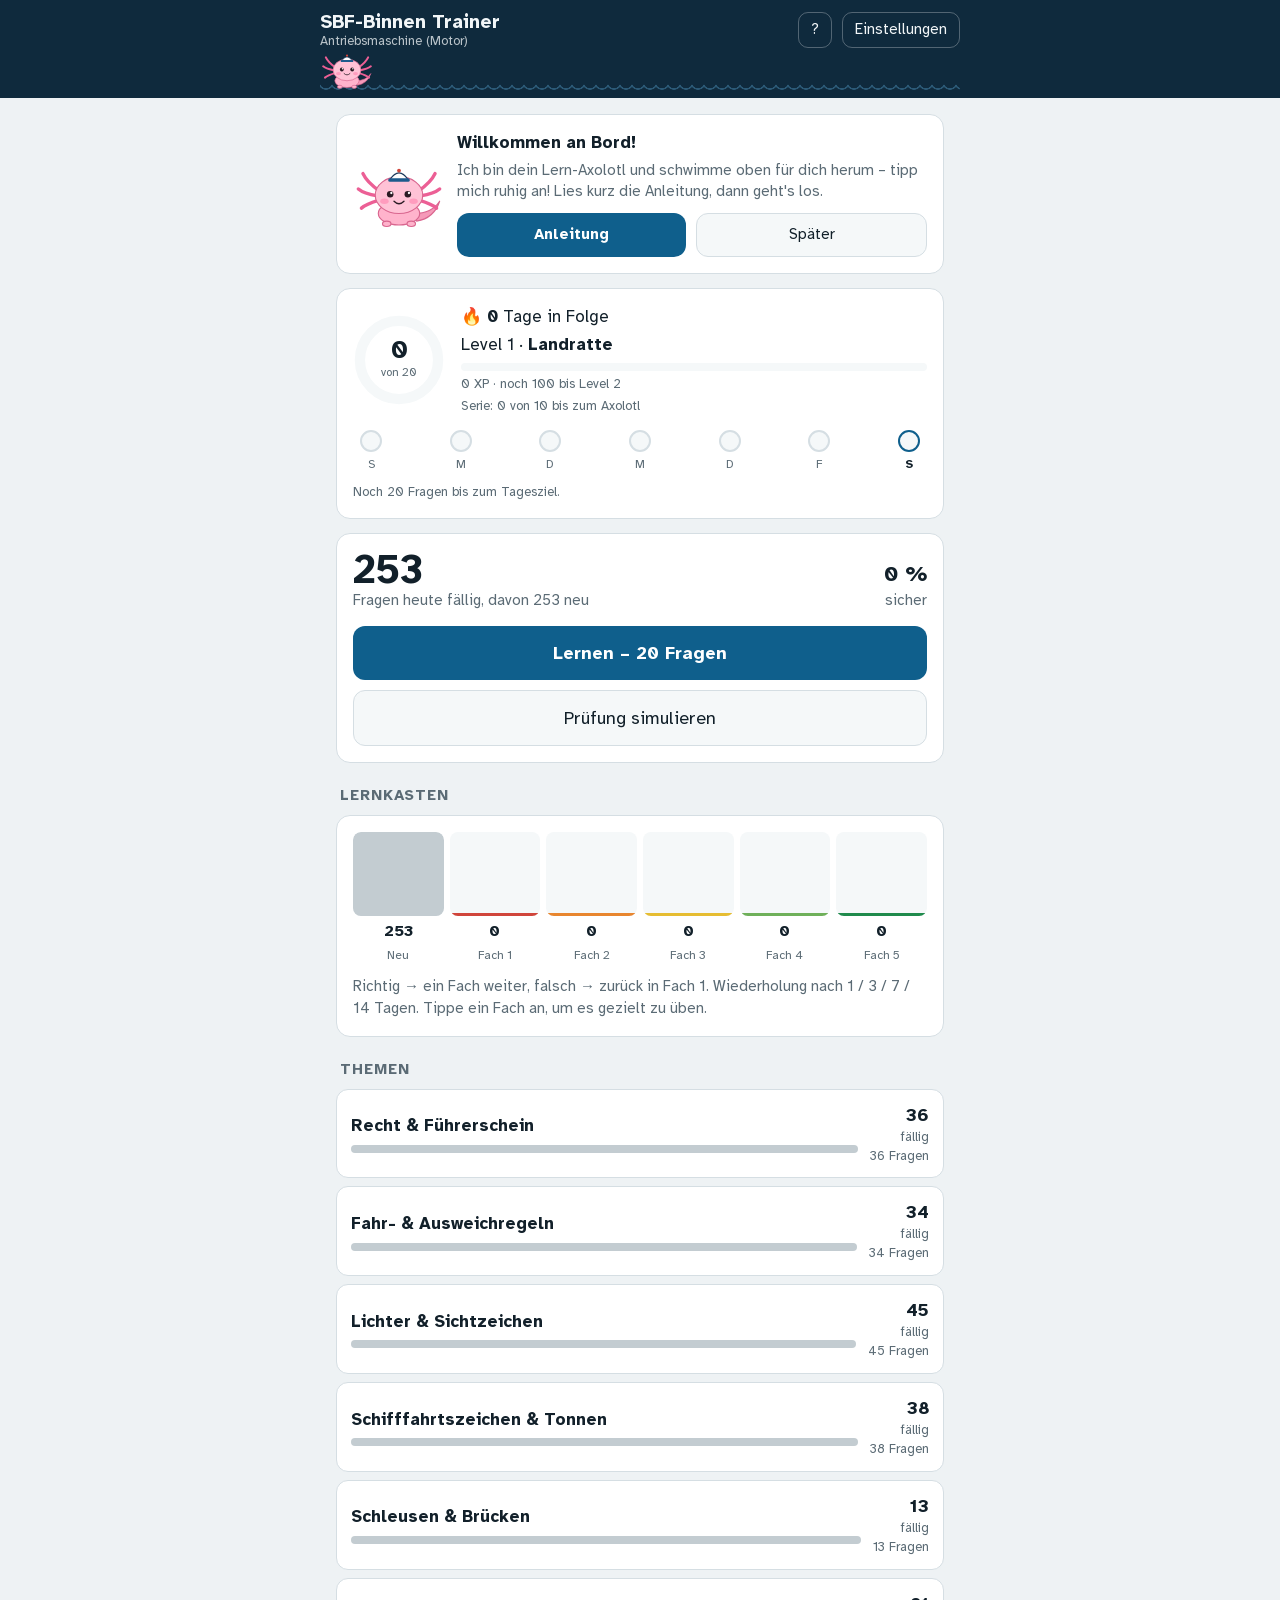
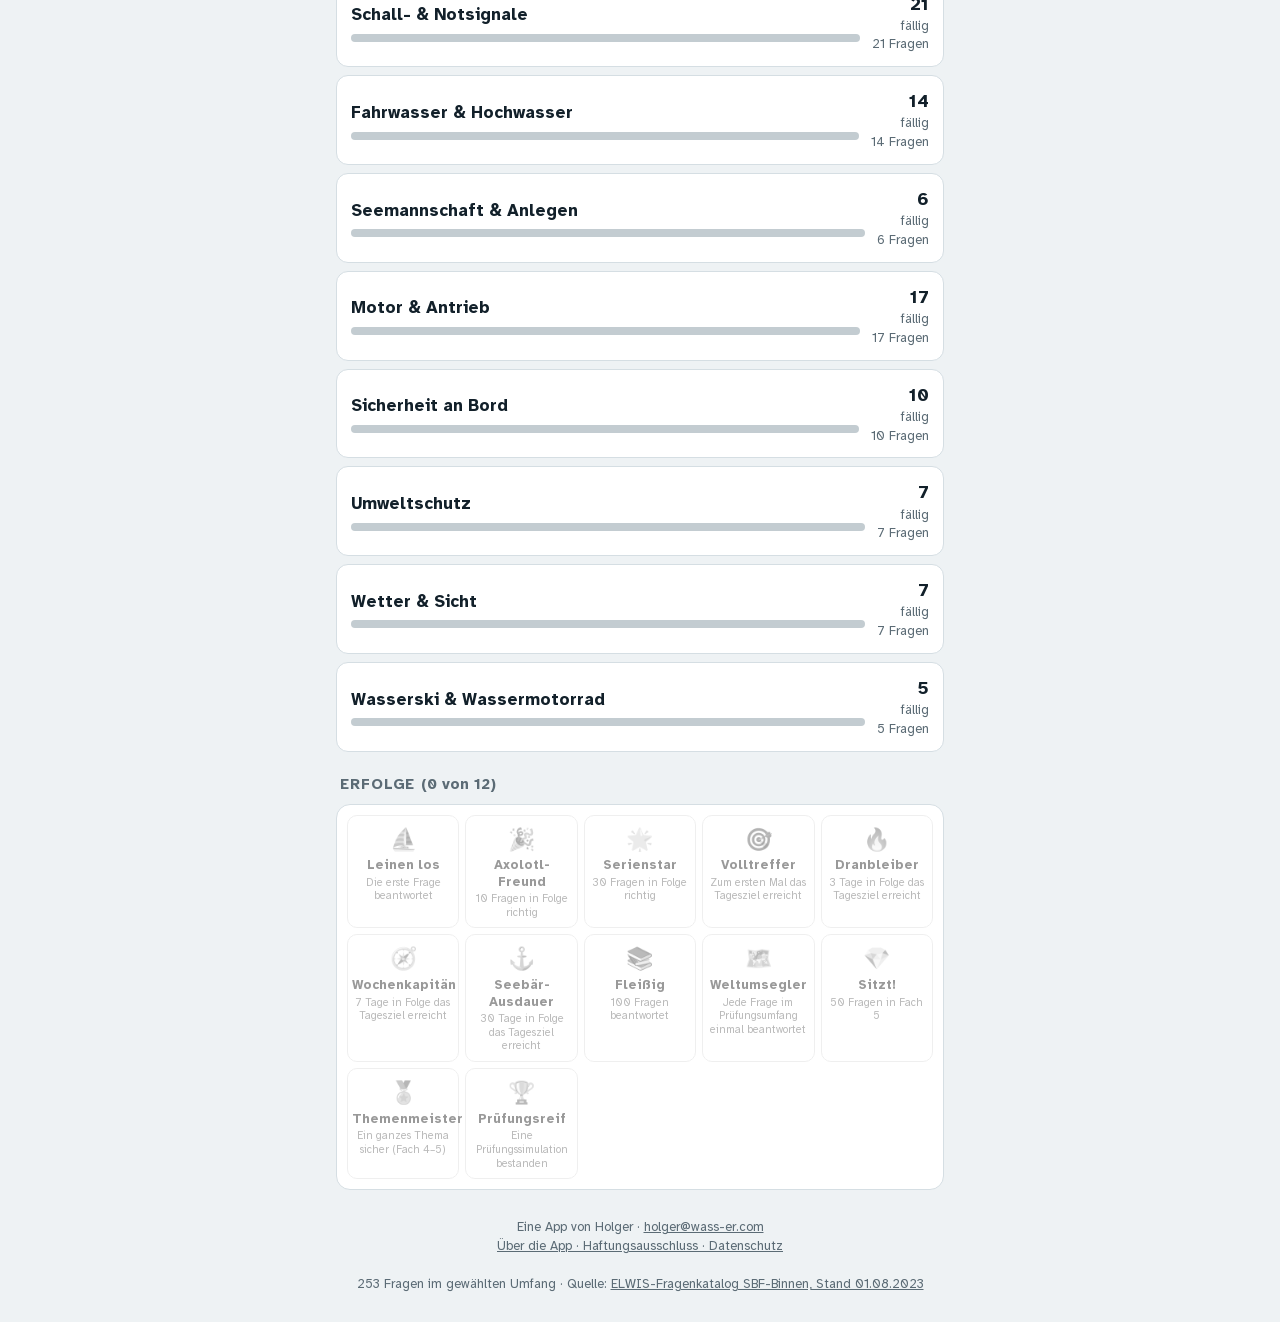
==== index.html @ c8472d92 "Add files via upload" ====
<!doctype html>
<html lang="de">
<head>
<meta charset="utf-8">
<title>SBF-Binnen Trainer</title>
<link rel="manifest" href="manifest.webmanifest">
<link rel="apple-touch-icon" href="icon-180.png">
<link rel="icon" href="icon-192.png">
<meta name="theme-color" content="#0f2a3d">
<meta name="viewport" content="width=device-width, initial-scale=1, viewport-fit=cover">
<meta name="apple-mobile-web-app-capable" content="yes">
<meta name="mobile-web-app-capable" content="yes">
<meta name="apple-mobile-web-app-title" content="SBF-Binnen">
<meta name="apple-mobile-web-app-status-bar-style" content="black-translucent">
<meta name="author" content="Holger – holger@wass-er.com">
<meta name="description" content="SBF-Binnen Trainer – alle amtlichen Prüfungsfragen mit Lernkasten lernen. Eine App von Holger.">
<link rel="stylesheet" href="schrift/schrift.css">
<style>
/* Eine schmale Spalte: oben Kopfzeile, darunter die jeweilige Ansicht.
   Farben des Lernkastens laufen von Rot (Fach 1, wackelt noch) nach Grün (Fach 5, sitzt). */
:root {
  --bg: #eef2f4;
  --panel: #ffffff;
  --panel-2: #f5f8f9;
  --ink: #12202a;
  --muted: #5b6b75;
  --line: #d5dee3;
  --accent: #0f5f8c;
  --accent-ink: #ffffff;
  --head: #0f2a3d;
  --head-ink: #f2f6f8;
  --ok: #1d7a46;
  --ok-bg: #e2f3e8;
  --bad: #b3261e;
  --bad-bg: #fbe5e3;
  --pick: #e3eef6;
  --f0: #c3ccd1;
  --f1: #d0453b;
  --f2: #e8862f;
  --f3: #e6bd32;
  --f4: #6fb05a;
  --f5: #1f8a4c;
  --plate: #ffffff;
  --body: "Atkinson Hyperlegible", -apple-system, "Helvetica Neue", Arial, sans-serif;
  --r: 14px;
}
@media (prefers-color-scheme: dark) {
  :root:not([data-theme="light"]) {
    color-scheme: dark;
    --bg: #0b141a;
    --panel: #142129;
    --panel-2: #1a2a33;
    --ink: #e8eef1;
    --muted: #93a4ad;
    --line: #26363f;
    --accent: #5fb0e0;
    --accent-ink: #06141c;
    --head: #08121a;
    --head-ink: #e8eef1;
    --ok: #5ccf8a;
    --ok-bg: #12301f;
    --bad: #ff8a80;
    --bad-bg: #3a1714;
    --pick: #1d3a4d;
    --f0: #3a4a53;
    --plate: #f4f6f7;
  }
}
:root[data-theme="dark"] {
  color-scheme: dark;
  --bg: #0b141a;
  --panel: #142129;
  --panel-2: #1a2a33;
  --ink: #e8eef1;
  --muted: #93a4ad;
  --line: #26363f;
  --accent: #5fb0e0;
  --accent-ink: #06141c;
  --head: #08121a;
  --head-ink: #e8eef1;
  --ok: #5ccf8a;
  --ok-bg: #12301f;
  --bad: #ff8a80;
  --bad-bg: #3a1714;
  --pick: #1d3a4d;
  --f0: #3a4a53;
  --plate: #f4f6f7;
}

* { box-sizing: border-box; }
html { -webkit-text-size-adjust: 100%; }
body {
  margin: 0; background: var(--bg); color: var(--ink);
  font: 17px/1.45 var(--body);
  -webkit-tap-highlight-color: transparent;
  min-height: 100vh;
}
button, select, input { font: inherit; color: inherit; }
a { color: var(--accent); }
button { cursor: pointer; }

header {
  position: sticky; top: 0; z-index: 5;
  background: var(--head); color: var(--head-ink);
  padding: calc(env(safe-area-inset-top) + 10px) 16px 10px;
}
.kopf { max-width: 640px; margin: 0 auto; display: flex; align-items: center; gap: 10px; min-height: 40px; }
.kopf h1 { font-size: 19px; margin: 0; flex: 1; line-height: 1.2; }
.kopf h1 small { display: block; font-size: 13px; font-weight: 400; opacity: .75; }
.kopf button {
  background: transparent; border: 1px solid rgba(255,255,255,.28); color: var(--head-ink);
  border-radius: 10px; padding: 6px 12px; font-size: 15px;
}

main {
  max-width: 640px; margin: 0 auto;
  padding: 16px 16px calc(env(safe-area-inset-bottom) + 28px);
}
.karte {
  background: var(--panel); border: 1px solid var(--line); border-radius: var(--r);
  padding: 16px; margin-bottom: 14px;
}
h2 { font-size: 15px; text-transform: uppercase; letter-spacing: .06em; color: var(--muted); margin: 22px 4px 8px; }
.gross { font-size: 40px; font-weight: 700; line-height: 1; }
.leise { color: var(--muted); font-size: 15px; }

.knopf {
  display: block; width: 100%; border: 0; border-radius: 12px;
  background: var(--accent); color: var(--accent-ink);
  padding: 14px 16px; font-size: 18px; font-weight: 700; text-align: center;
}
.knopf.zweit { background: var(--panel-2); color: var(--ink); border: 1px solid var(--line); font-weight: 400; }
.knopf + .knopf { margin-top: 10px; }
.knopf:disabled { opacity: .45; cursor: default; }
.reihe { display: flex; gap: 10px; }
.reihe .knopf { margin-top: 0; }

/* Lernkasten: sechs Säulen (Neu, Fach 1–5) */
.kasten { display: grid; grid-template-columns: repeat(6, 1fr); gap: 6px; align-items: end; }
.fach {
  border: 0; background: none; padding: 0; display: flex; flex-direction: column; align-items: center; gap: 4px;
}
.fach .saeule { width: 100%; height: 84px; display: flex; align-items: flex-end; background: var(--panel-2); border-radius: 8px; overflow: hidden; }
.fach .fuell { width: 100%; border-radius: 8px 8px 0 0; min-height: 3px; }
.fach b { font-size: 16px; }
.fach span { font-size: 12px; color: var(--muted); }

.balken { display: flex; height: 8px; border-radius: 4px; overflow: hidden; background: var(--f0); }
.balken i { display: block; height: 100%; }

.thema {
  display: flex; width: 100%; text-align: left; gap: 12px; align-items: center;
  background: var(--panel); border: 1px solid var(--line); border-radius: 12px;
  padding: 12px 14px; margin-bottom: 8px;
}
.thema .mitte { flex: 1; min-width: 0; }
.thema .name { font-weight: 700; display: block; margin-bottom: 6px; }
.thema .zahl { font-size: 13px; color: var(--muted); text-align: right; white-space: nowrap; }
.thema .zahl b { display: block; font-size: 18px; color: var(--ink); }
.thema.aus { opacity: .5; }

/* Frage */
.fortschritt { height: 4px; background: var(--line); border-radius: 2px; overflow: hidden; margin-bottom: 14px; }
.fortschritt i { display: block; height: 100%; background: var(--accent); transition: width .2s; }
.meta { display: flex; justify-content: space-between; gap: 8px; font-size: 14px; color: var(--muted); margin-bottom: 8px; flex-wrap: wrap; }
.fragetext { font-size: 20px; font-weight: 700; line-height: 1.35; margin: 0 0 14px; }
.fragetext img.inl { height: 1.1em; vertical-align: -0.15em; background: var(--plate); border-radius: 3px; padding: 0 3px; }
.abbildung {
  background: var(--plate); border-radius: 12px; padding: 14px; margin: 0 0 16px;
  display: flex; flex-wrap: wrap; gap: 14px; justify-content: center; align-items: center;
}
.abbildung img { max-width: 100%; height: auto; }
.antwort {
  display: flex; gap: 12px; width: 100%; text-align: left; align-items: flex-start;
  background: var(--panel); border: 2px solid var(--line); border-radius: 12px;
  padding: 12px 14px; margin-bottom: 10px; line-height: 1.4;
}
.antwort .bst {
  flex: none; width: 28px; height: 28px; border-radius: 50%; display: grid; place-items: center;
  background: var(--panel-2); border: 1px solid var(--line); font-weight: 700; font-size: 15px;
}
.antwort.gewaehlt { border-color: var(--accent); background: var(--pick); }
.antwort.richtig { border-color: var(--ok); background: var(--ok-bg); }
.antwort.richtig .bst { background: var(--ok); color: var(--panel); border-color: var(--ok); }
.antwort.falsch { border-color: var(--bad); background: var(--bad-bg); }
.antwort.falsch .bst { background: var(--bad); color: var(--panel); border-color: var(--bad); }
.antwort:disabled { cursor: default; color: inherit; }
.rueckmeldung { font-weight: 700; margin: 6px 0 12px; display: flex; gap: 8px; align-items: center; flex-wrap: wrap; }
.rueckmeldung.ok { color: var(--ok); }
.rueckmeldung.bad { color: var(--bad); }
.erklaerung {
  background: var(--panel); border: 1px solid var(--line); border-left: 4px solid var(--accent);
  border-radius: 12px; padding: 12px 14px; margin: 0 0 12px; font-size: 16px;
}
.erklaerung p { margin: 0; }
.erklaerung .titel { font-size: 13px; text-transform: uppercase; letter-spacing: .06em; color: var(--muted); margin-bottom: 4px; }
.stichworte { display: flex; flex-wrap: wrap; gap: 6px; margin: 0 0 12px; }
.stichworte span { background: var(--pick); color: var(--ink); border-radius: 99px; padding: 3px 11px; font-size: 14px; }
.erklaerung + .stichworte, .erklaerung .stichworte { margin-top: 10px; }
.linkknopf { background: none; border: 0; padding: 4px 0; color: var(--accent); font-size: 15px; text-decoration: underline; margin-bottom: 8px; }
.pille { font-weight: 400; font-size: 14px; color: var(--muted); border: 1px solid var(--line); border-radius: 99px; padding: 2px 10px; }
.unten { position: sticky; bottom: 0; padding: 12px 0 calc(env(safe-area-inset-bottom) + 4px); background: linear-gradient(transparent, var(--bg) 30%); }

/* Ergebnis */
.teilerg { display: flex; justify-content: space-between; padding: 10px 0; border-bottom: 1px solid var(--line); }
.teilerg:last-child { border-bottom: 0; }
.status { font-size: 26px; font-weight: 700; margin: 0 0 4px; }
.status.ok { color: var(--ok); }
.status.bad { color: var(--bad); }
.fehler { border-top: 1px solid var(--line); padding: 12px 0; font-size: 15px; }
.fehler p { margin: 4px 0; }

/* Einstellungen */
.option { display: flex; gap: 12px; align-items: flex-start; padding: 10px 0; border-bottom: 1px solid var(--line); cursor: pointer; }
.option:last-child { border-bottom: 0; }
.option input { margin-top: 4px; width: 20px; height: 20px; accent-color: var(--accent); flex: none; }
.option small { display: block; color: var(--muted); font-size: 14px; }
select { width: 100%; padding: 10px; border-radius: 10px; border: 1px solid var(--line); background: var(--panel-2); }

/* Bottom-Sheet für Thema */
.schleier { position: fixed; inset: 0; background: rgba(0,0,0,.45); z-index: 10; display: flex; align-items: flex-end; justify-content: center; }
.sheet {
  background: var(--panel); width: 100%; max-width: 640px; border-radius: 18px 18px 0 0;
  padding: 18px 16px calc(env(safe-area-inset-bottom) + 18px); max-height: 90vh; overflow: auto;
}
.sheet h3 { margin: 0 0 4px; font-size: 20px; }

/* Gamification */
.klein { font-size: 13px; }
.spiel-oben { display: flex; gap: 16px; align-items: center; }
.ring { width: 92px; height: 92px; flex: none; transform: rotate(-90deg); }
.ring circle { fill: none; stroke-width: 9; }
.ring-bg { stroke: var(--panel-2); }
.ring-fg { stroke: var(--accent); stroke-linecap: round; transition: stroke-dasharray .4s; }
.ring-fg.fertig { stroke: var(--ok); }
.ring-fg.leer { stroke: none; }
.ring text { transform: rotate(90deg); transform-origin: 40px 40px; text-anchor: middle; fill: var(--ink); }
.ring-zahl { font-size: 22px; font-weight: 700; }
.ring-text { font-size: 10px; fill: var(--muted) !important; }
.spiel-werte { flex: 1; min-width: 0; display: grid; gap: 3px; }
.flamme { font-size: 17px; }
.xpbalken { height: 8px; border-radius: 4px; background: var(--panel-2); overflow: hidden; margin: 3px 0 1px; }
.xpbalken i { display: block; height: 100%; background: linear-gradient(90deg, var(--accent), var(--ok)); border-radius: 4px; }
.woche { display: flex; justify-content: space-between; margin-top: 14px; }
.wtag { display: flex; flex-direction: column; align-items: center; gap: 4px; font-size: 12px; color: var(--muted); width: 36px; }
.wtag i { width: 22px; height: 22px; border-radius: 50%; border: 2px solid var(--line); background: var(--panel-2); }
.wtag.voll i { background: var(--ok); border-color: var(--ok); }
.wtag.heute { color: var(--ink); font-weight: 700; }
.wtag.heute i { border-color: var(--accent); }
.erfolge { display: grid; grid-template-columns: repeat(auto-fill, minmax(100px, 1fr)); gap: 6px; padding: 10px; }
.erfolg { border: 1px solid var(--line); border-radius: 10px; padding: 8px 4px; text-align: center; opacity: .45; filter: grayscale(1); }
.erfolg.frei { opacity: 1; filter: none; background: var(--panel-2); }
.erfolg .sym { display: block; font-size: 22px; }
.erfolg b { display: block; font-size: 13px; margin-top: 2px; line-height: 1.25; }
.erfolg small { display: block; font-size: 11px; color: var(--muted); line-height: 1.25; margin-top: 2px; }
.willkommen { display: flex; gap: 12px; align-items: center; }
.willkommen .axolotl { width: 92px; flex: none; }
#meldungen { position: fixed; top: calc(env(safe-area-inset-top) + 112px); left: 0; right: 0; z-index: 30;
  display: flex; flex-direction: column; align-items: center; gap: 8px; pointer-events: none; padding: 0 16px; }
.toast { background: var(--head); color: var(--head-ink); border-radius: 12px; padding: 10px 16px; font-size: 15px;
  box-shadow: 0 6px 20px rgba(0,0,0,.25); transition: opacity .5s, transform .5s; max-width: 600px; }
.toast.weg { opacity: 0; transform: translateY(-10px); }

/* Axolotl-Belohnung */
.belohnung { position: fixed; inset: 0; z-index: 20; display: grid; place-items: center; padding: 16px;
  background: rgba(8, 28, 42, .6); -webkit-backdrop-filter: blur(3px); backdrop-filter: blur(3px); overflow: hidden; }
.bel-karte { position: relative; background: var(--panel); border-radius: 22px; padding: 22px 20px 20px; width: 100%; max-width: 360px;
  text-align: center; animation: aufploppen .45s cubic-bezier(.2, 1.6, .5, 1); box-shadow: 0 20px 50px rgba(0,0,0,.35); }
.bel-karte .axolotl { width: 210px; max-width: 70%; margin: 4px auto 0; display: block; }
.sprechblase { position: relative; background: var(--pick); border-radius: 16px; padding: 10px 14px; font-weight: 700; font-size: 17px; }
.sprechblase::after { content: ""; position: absolute; left: 50%; bottom: -10px; margin-left: -10px;
  border: 10px solid transparent; border-bottom: 0; border-top-color: var(--pick); }
.bel-titel { font-size: 22px; font-weight: 700; margin-top: 6px; }
.bel-xp { display: inline-block; margin: 8px 0 14px; padding: 4px 14px; border-radius: 99px; background: var(--ok-bg); color: var(--ok); font-weight: 700; font-size: 18px; }
.axolotl { animation: huepfen 1s ease-in-out infinite; overflow: visible; }
.axolotl .kieme path { stroke: #ec5f95; stroke-width: 9; stroke-linecap: round; fill: none; }
.axolotl .kieme { transform-box: fill-box; transform-origin: 100% 55%; animation: wedeln 1.1s ease-in-out infinite; }
.axolotl .augen { transform-box: fill-box; transform-origin: center; animation: blinzeln 3.6s infinite; }
.blasen { position: absolute; inset: 0; pointer-events: none; }
.blasen i { position: absolute; bottom: -30px; width: 18px; height: 18px; border-radius: 50%;
  border: 2px solid rgba(255,255,255,.7); background: rgba(255,255,255,.15); animation: steigen 3.2s ease-in infinite; }
.blasen i:nth-child(1) { left: 8%; animation-delay: 0s; } .blasen i:nth-child(2) { left: 18%; animation-delay: .7s; width: 10px; height: 10px; }
.blasen i:nth-child(3) { left: 30%; animation-delay: 1.4s; } .blasen i:nth-child(4) { left: 42%; animation-delay: .3s; width: 12px; height: 12px; }
.blasen i:nth-child(5) { left: 55%; animation-delay: 1.9s; } .blasen i:nth-child(6) { left: 66%; animation-delay: .9s; width: 24px; height: 24px; }
.blasen i:nth-child(7) { left: 76%; animation-delay: 2.4s; width: 10px; height: 10px; } .blasen i:nth-child(8) { left: 86%; animation-delay: .5s; }
.blasen i:nth-child(9) { left: 93%; animation-delay: 1.6s; width: 12px; height: 12px; } .blasen i:nth-child(10) { left: 50%; animation-delay: 2.8s; width: 8px; height: 8px; }
@keyframes aufploppen { from { transform: scale(.6); opacity: 0; } to { transform: scale(1); opacity: 1; } }
@keyframes huepfen { 0%, 100% { transform: translateY(0); } 50% { transform: translateY(-8px); } }
@keyframes wedeln { 0%, 100% { transform: rotate(0); } 50% { transform: rotate(-14deg); } }
@keyframes blinzeln { 0%, 90%, 100% { transform: scaleY(1); } 94% { transform: scaleY(.1); } }
@keyframes steigen { from { transform: translateY(0); opacity: 0; } 15% { opacity: 1; } to { transform: translateY(-110vh); opacity: 0; } }
@media (prefers-reduced-motion: reduce) {
  .axolotl, .axolotl .kieme, .axolotl .augen, .blasen i, .bel-karte { animation: none !important; }
}

/* Maskottchen: schwimmt unter der Kopfzeile hin und her */
.aquarium { position: relative; max-width: 640px; margin: 4px auto -10px; height: 44px; }
.aquarium::after { content: ""; position: absolute; left: 0; right: 0; bottom: 8px; height: 6px; opacity: .35;
  background: radial-gradient(circle at 6px -2px, transparent 6px, #5fb0e0 6.5px, #5fb0e0 7.5px, transparent 8px) 0 0 / 12px 6px repeat-x; }
.maskottchen { position: absolute; bottom: 6px; left: 0; width: 54px; height: 46px; padding: 0; border: 0; background: none;
  animation: schwimmen 30s ease-in-out infinite; z-index: 1; }
.maskottchen .richtung { display: block; animation: wenden 30s step-end infinite; }
.maskottchen .wipp { display: block; animation: wippen 1.8s ease-in-out infinite; }
.maskottchen .axolotl { width: 54px; height: 45px; animation: none; display: block; }
.maskottchen .wipp.froh { animation: freuen .55s ease-out 2; }
.maskottchen .wipp.traurig { animation: schuetteln .45s ease-in-out 2; }
@keyframes schwimmen { 0% { left: 0; } 46% { left: calc(100% - 54px); } 54% { left: calc(100% - 54px); } 100% { left: 0; } }
@keyframes wenden { 0% { transform: scaleX(-1); } 50% { transform: scaleX(1); } }
@keyframes wippen { 0%, 100% { transform: translateY(0) rotate(-4deg); } 50% { transform: translateY(-4px) rotate(4deg); } }
@keyframes freuen { 0% { transform: translateY(0); } 40% { transform: translateY(-16px) scale(1.12); } 100% { transform: translateY(0); } }
@keyframes schuetteln { 0%, 100% { transform: rotate(0); } 25% { transform: rotate(-12deg); } 75% { transform: rotate(12deg); } }
@media (prefers-reduced-motion: reduce) {
  .maskottchen { animation: none; left: auto; right: 0; }
  .maskottchen .richtung, .maskottchen .wipp { animation: none !important; }
}
.tipps { text-align: left; font-size: 15px; margin: 10px 0 6px; padding-left: 20px; }
.tipps li { margin-bottom: 5px; }
.axolotl .herz { transform-box: fill-box; transform-origin: center; animation: pochen 1s ease-in-out infinite; }
@keyframes pochen { 0%, 100% { transform: scale(1); } 50% { transform: scale(1.2); } }
.melden { display: inline-block; font-size: 14px; color: var(--muted); margin: 0 0 12px; }
.ueber p { margin: 0 0 10px; }
.ueber h3 { font-size: 16px; margin: 0 0 6px; }

/* Anleitung */
details.abschnitt { background: var(--panel); border: 1px solid var(--line); border-radius: 12px; margin-bottom: 8px; }
details.abschnitt summary { padding: 14px 16px; font-weight: 700; cursor: pointer; list-style: none; display: flex; justify-content: space-between; }
details.abschnitt summary::after { content: "+"; color: var(--accent); font-size: 20px; line-height: 1; }
details.abschnitt[open] summary::after { content: "–"; }
details.abschnitt summary::-webkit-details-marker { display: none; }
details.abschnitt > div { padding: 0 16px 12px; }
details.abschnitt ul { padding-left: 20px; margin: 6px 0; }
details.abschnitt li { margin-bottom: 6px; }
input[type="time"] { padding: 9px 10px; border-radius: 10px; border: 1px solid var(--line); background: var(--panel-2); }

footer { text-align: center; font-size: 13px; color: var(--muted); margin-top: 28px; }
footer a { color: inherit; }
@media (hover: hover) {
  .antwort:not(:disabled):hover, .thema:hover { border-color: var(--accent); }
}
</style>
</head>
<body>
<header><div class="kopf" id="kopf"></div></header>
<main id="app"></main>
<script src="fragen.js"></script>
<script src="klang/texte.js"></script>
<script src="anleitung.js"></script>
<script src="spiel.js"></script>
<script>
"use strict";
const D = window.SBF_DATEN;
const APP = { version: "1.3", autor: "Holger", email: "holger@wass-er.com" };
const SPEICHER = "sbf-binnen-v1";
const TEILNAME = { basis: "Basisfragen", binnen: "Spezifisch Binnen", segeln: "Spezifisch Segeln" };
const FACHNAME = ["Neu", "Fach 1", "Fach 2", "Fach 3", "Fach 4", "Fach 5"];
// Nach so vielen Tagen ist eine Frage im jeweiligen Fach wieder fällig
const INTERVALL = [0, 0, 1, 3, 7, 14];

// Prüfungsumfänge. "pruefung": je Teil [Anzahl Fragen, mindestens richtig];
// "gesamt" = Mindestpunktzahl über alle Teile (Variante nur Segel).
const UMFAENGE = {
  motor: { name: "Antriebsmaschine (Motor)", text: "Basis- und Binnenfragen",
    teile: ["basis", "binnen"], pruefung: { basis: [7, 5], binnen: [23, 18] } },
  motorsegel: { name: "Antriebsmaschine + Segel", text: "Basis-, Binnen- und Segelfragen",
    teile: ["basis", "binnen", "segeln"], pruefung: { basis: [7, 5], binnen: [23, 18], segeln: [7, 5] } },
  segel: { name: "Nur unter Segel", text: "Basis-, Binnen- und Segelfragen, kürzerer Prüfungsbogen",
    teile: ["basis", "binnen", "segeln"], pruefung: { basis: [4], binnen: [14], segeln: [7] }, gesamt: 20 },
  segelzusatz: { name: "Segel-Ergänzung", text: "SBF Binnen unter Motor ist schon vorhanden – nur Segelfragen",
    teile: ["segeln"], pruefung: { segeln: [7, 5] } },
  see: { name: "Inhaber SBF See – Motor", text: "Basisfragen entfallen – nur Binnenfragen",
    teile: ["binnen"], pruefung: { binnen: [23, 18] } },
  seesegel: { name: "Inhaber SBF See – Motor + Segel", text: "Binnen- und Segelfragen",
    teile: ["binnen", "segeln"], pruefung: { binnen: [23, 18], segeln: [7, 5] } },
};

const NACH_NR = new Map(D.fragen.map((f) => [f.nr, f]));
const THEMA = new Map(D.themen.map((t) => [t.id, t]));

// ---------- Speicher ----------
function standard() {
  return { umfang: "motor", themenAus: [], runde: 20, wiederholen: true, farbe: "auto",
    zeigeErklaerung: true, zeigeStichworte: true, hilfeWann: "immer", karten: {},
    // Gamification
    xp: 0, serie: 0, besteSerie: 0, tage: {}, tagesziel: 20, ton: true, erinnerung: "19:00",
    erfolge: {}, pruefungenBestanden: 0, willkommen: true, fehlerSerie: 0, stimme: "quieken", antwortTon: true };
}
let S = (() => {
  try {
    const roh = localStorage.getItem(SPEICHER);
    if (roh) return Object.assign(standard(), JSON.parse(roh));
  } catch (e) { /* privates Fenster o. ä. – dann eben ohne Speicher */ }
  return standard();
})();
function sichern() {
  try { localStorage.setItem(SPEICHER, JSON.stringify(S)); } catch (e) { /* ignorieren */ }
}
if (navigator.storage && navigator.storage.persist) navigator.storage.persist().catch(() => {});

function farbeAnwenden() {
  if (S.farbe === "auto") document.documentElement.removeAttribute("data-theme");
  else document.documentElement.setAttribute("data-theme", S.farbe);
}
farbeAnwenden();

// ---------- Lernkasten ----------
const tag = (t) => Math.floor((t - new Date(t).getTimezoneOffset() * 60000) / 864e5);
const fach = (nr) => (S.karten[nr] ? S.karten[nr].f : 0);
function faellig(nr) {
  const k = S.karten[nr];
  return !k || tag(Date.now()) - tag(k.t) >= INTERVALL[k.f];
}
function bewerten(nr, richtig) {
  const k = S.karten[nr] || { f: 0, r: 0, x: 0 };
  const vorher = k.f;
  // Neue Fragen starten in Fach 1: richtig → Fach 2, falsch → Fach 1
  k.f = richtig ? Math.min(5, Math.max(k.f, 1) + 1) : 1;
  k.t = Date.now();
  if (richtig) k.r++; else k.x++;
  S.karten[nr] = k;
  sichern();
  return [vorher, k.f];
}

function umfang() { return UMFAENGE[S.umfang] || UMFAENGE.motor; }
function imUmfang(f) { return umfang().teile.includes(f.teil); }
function aktiv() { return D.fragen.filter((f) => imUmfang(f) && !S.themenAus.includes(f.thema)); }
function themenImUmfang() {
  return D.themen.filter((t) => D.fragen.some((f) => f.thema === t.id && imUmfang(f)));
}
function verteilung(fragen) {
  const v = [0, 0, 0, 0, 0, 0];
  fragen.forEach((f) => v[fach(f.nr)]++);
  return v;
}

function mischen(a) {
  a = a.slice();
  for (let i = a.length - 1; i > 0; i--) {
    const j = Math.floor(Math.random() * (i + 1));
    [a[i], a[j]] = [a[j], a[i]];
  }
  return a;
}
// Niedrige Fächer zuerst (Fach 1 vor Neu vor Fach 2 …), innerhalb gemischt
function lernreihenfolge(fragen) {
  const rang = (nr) => { const f = fach(nr); return f === 0 ? 1.5 : f; };
  return mischen(fragen).sort((a, b) => rang(a.nr) - rang(b.nr));
}

// ---------- Hilfen ----------
const $ = (s) => document.querySelector(s);
const esc = (s) => String(s).replace(/[&<>"]/g, (c) => ({ "&": "&amp;", "<": "&lt;", ">": "&gt;", '"': "&quot;" }[c]));
function fragetextHtml(f) {
  return esc(f.frage).replace(/\n/g, "<br>")
    .replace(/\{(\d+)\}/g, (_, i) => `<img class="inl" src="${f.inline[i]}" alt="Symbol">`);
}
function abbildungHtml(f) {
  if (!f.bilder.length) return "";
  // Die ELWIS-Grafiken sind sehr klein: auf das Doppelte vergrößern, aber nicht breiter als die Spalte
  return `<div class="abbildung">${f.bilder.map((b) => `<img src="${b}" alt="Abbildung zur Frage"
    onload="this.style.width = Math.min(this.naturalWidth * 2, this.parentNode.clientWidth - 28) + 'px'">`).join("")}</div>`;
}
function meldenLink(f) {
  const betreff = encodeURIComponent(`SBF-Binnen Trainer: Frage ${f.nr}`);
  const text = encodeURIComponent(`Hallo Holger,\n\nbei Frage ${f.nr} („${f.frage.slice(0, 80)}…“) ist mir aufgefallen:\n\n`);
  return `<a class="melden" href="mailto:${APP.email}?subject=${betreff}&body=${text}">✉️ Fehler in dieser Frage melden</a>`;
}
// Erklärung und Stichworte nach dem Beantworten, je nach Einstellung
function hilfeHtml(f) {
  const teile = [];
  if (S.zeigeErklaerung && f.erklaerung) teile.push(`<div class="titel">Erklärung</div><p>${esc(f.erklaerung)}</p>`);
  if (S.zeigeStichworte && f.stichworte.length) teile.push(`<div class="stichworte" aria-label="Stichworte">${f.stichworte.map((k) => `<span>${esc(k)}</span>`).join("")}</div>`);
  return teile.length ? `<div class="erklaerung">${teile.join("")}</div>` : "";
}
function balkenHtml(v) {
  const n = v.reduce((a, b) => a + b, 0) || 1;
  return `<div class="balken">${[1, 2, 3, 4, 5].map((i) => v[i] ? `<i style="width:${v[i] / n * 100}%;background:var(--f${i})"></i>` : "").join("")}</div>`;
}
function kopf(titel, unter, knopf) {
  $("#kopf").innerHTML = `<h1>${esc(titel)}${unter ? `<small>${esc(unter)}</small>` : ""}</h1>${knopf || ""}`;
}
const zurueckKnopf = (text = "Übersicht") => `<button onclick="start()">${text}</button>`;

let sitzung = null;
let tasten = null; // aktuelle Tastaturbelegung (Desktop)
document.addEventListener("keydown", (e) => { if (tasten && !e.metaKey && !e.ctrlKey) tasten(e); });

// Zurück-Taste (Android) bzw. Browser-Zurück führt zur Übersicht
let tiefe = false;
function ansichtWechsel() {
  if (!tiefe) { history.pushState({ v: 1 }, ""); tiefe = true; }
}
window.addEventListener("popstate", () => {
  tiefe = false;
  if ($(".schleier")) { $(".schleier").remove(); return; }
  start(true);
});

// ---------- Übersicht ----------
function start(ohneHistory) {
  if (!ohneHistory && tiefe) { tiefe = false; history.back(); return; }
  sitzung = null;
  tasten = null;
  const u = umfang();
  kopf("SBF-Binnen Trainer", u.name, `<button onclick="anleitung()" aria-label="Anleitung">?</button>
    <button onclick="einstellungen()">Einstellungen</button>`);
  const fragen = aktiv();
  const faelligListe = fragen.filter((f) => faellig(f.nr));
  const v = verteilung(fragen);
  const neu = v[0];
  const max = Math.max(1, ...v);
  const sitzt = v[4] + v[5];
  const aus = S.themenAus.filter((t) => themenImUmfang().some((x) => x.id === t)).length;

  plaketteSetzen(faelligListe.length);
  let h = "";
  if (S.willkommen) {
    h += `<div class="karte willkommen">${AXOLOTL_SVG}<div>
      <b>Willkommen an Bord!</b>
      <p class="leise" style="margin:4px 0 10px">Ich bin dein Lern-Axolotl und schwimme oben für dich herum – tipp mich ruhig an!
        Lies kurz die Anleitung, dann geht's los.</p>
      <div class="reihe"><button class="knopf" style="font-size:15px;padding:10px" onclick="anleitung()">Anleitung</button>
      <button class="knopf zweit" style="font-size:15px;padding:10px" onclick="S.willkommen = false; sichern(); start(true)">Später</button></div>
    </div></div>`;
  }
  h += spielKarteHtml();
  h += `<div class="karte">
    <div class="reihe" style="align-items:flex-end;justify-content:space-between;margin-bottom:14px">
      <div><div class="gross">${faelligListe.length}</div><div class="leise">Fragen heute fällig${neu ? `, davon ${neu} neu` : ""}</div></div>
      <div style="text-align:right"><div style="font-size:22px;font-weight:700">${Math.round(sitzt / (fragen.length || 1) * 100)} %</div>
      <div class="leise">sicher</div></div>
    </div>
    ${faelligListe.length
      ? `<button class="knopf" onclick="lernen(null)">Lernen – ${Math.min(faelligListe.length, rundeGroesse())} Fragen</button>`
      : `<p class="leise" style="margin:0 0 10px">Für heute ist alles erledigt. Morgen sind wieder Fragen fällig.</p>
         <button class="knopf" onclick="ueben(null)">Trotzdem weiterüben</button>`}
    <button class="knopf zweit" onclick="pruefungStart()">Prüfung simulieren</button>
  </div>`;

  h += `<h2>Lernkasten</h2><div class="karte"><div class="kasten">
    ${v.map((n, i) => `<button class="fach" onclick="fachUeben(${i})" ${n ? "" : "disabled"} aria-label="${FACHNAME[i]}: ${n} Fragen">
      <div class="saeule"><div class="fuell" style="height:${n / max * 100}%;background:var(--f${i})"></div></div>
      <b>${n}</b><span>${i ? "Fach " + i : "Neu"}</span></button>`).join("")}
  </div>
  <p class="leise" style="margin:12px 0 0">Richtig → ein Fach weiter, falsch → zurück in Fach 1.
  Wiederholung nach ${INTERVALL.slice(2).join(" / ")} Tagen. Tippe ein Fach an, um es gezielt zu üben.</p></div>`;

  h += `<h2>Themen${aus ? ` <span style="text-transform:none;letter-spacing:0">(${aus} ausgeblendet)</span>` : ""}</h2>`;
  for (const t of themenImUmfang()) {
    const ft = D.fragen.filter((f) => f.thema === t.id && imUmfang(f));
    const ist_aus = S.themenAus.includes(t.id);
    const fae = ft.filter((f) => faellig(f.nr)).length;
    h += `<button class="thema${ist_aus ? " aus" : ""}" onclick="themaBlatt('${t.id}')">
      <div class="mitte"><span class="name">${esc(t.name)}</span>${balkenHtml(verteilung(ft))}</div>
      <div class="zahl">${ist_aus ? "aus" : `<b>${fae}</b>fällig`}<br><span>${ft.length} Fragen</span></div></button>`;
  }
  h += erfolgeHtml();
  h += `<footer>Eine App von ${APP.autor} · <a href="mailto:${APP.email}">${APP.email}</a><br>
    <a href="#" onclick="ueber(); return false">Über die App · Haftungsausschluss · Datenschutz</a><br><br>
    ${fragen.length} Fragen im gewählten Umfang · Quelle:
    <a href="https://www.elwis.de/DE/Sportschifffahrt/Sportbootfuehrerscheine/Fragenkatalog-Binnen/Fragenkatalog-Binnen-node.html" target="_blank" rel="noopener">${esc(D.stand)}</a></footer>`;
  $("#app").innerHTML = h;
  window.scrollTo(0, 0);
}

function rundeGroesse() { return S.runde > 0 ? S.runde : Infinity; }

function themaBlatt(id) {
  const t = THEMA.get(id);
  const ft = D.fragen.filter((f) => f.thema === id && imUmfang(f));
  const v = verteilung(ft);
  const fae = ft.filter((f) => faellig(f.nr)).length;
  const ist_aus = S.themenAus.includes(id);
  const el = document.createElement("div");
  el.className = "schleier";
  el.onclick = (e) => { if (e.target === el) el.remove(); };
  el.innerHTML = `<div class="sheet" role="dialog" aria-label="${esc(t.name)}">
    <h3>${esc(t.name)}</h3>
    <p class="leise" style="margin:0 0 12px">${ft.length} Fragen · ${v[0]} neu · ${v[1]} in Fach 1 · ${v[4] + v[5]} sicher</p>
    ${balkenHtml(v)}
    <div style="height:16px"></div>
    <button class="knopf" ${fae ? "" : "disabled"} onclick="lernen('${id}')">Fällige lernen (${fae})</button>
    <button class="knopf zweit" onclick="ueben('${id}')">Alle ${ft.length} Fragen üben</button>
    <button class="knopf zweit" ${v[1] ? "" : "disabled"} onclick="ueben('${id}', 1)">Nur Fehler aus Fach 1 (${v[1]})</button>
    <button class="knopf zweit" onclick="themaUmschalten('${id}')">${ist_aus ? "Thema wieder einblenden" : "Thema ausblenden"}</button>
  </div>`;
  document.body.appendChild(el);
  ansichtWechsel();
}
function themaUmschalten(id) {
  S.themenAus = S.themenAus.includes(id) ? S.themenAus.filter((x) => x !== id) : [...S.themenAus, id];
  sichern();
  $(".schleier")?.remove();
  start(true);
}

// ---------- Lernsitzung ----------
function themaFragen(id) {
  return id ? D.fragen.filter((f) => f.thema === id && imUmfang(f)) : aktiv();
}
function lernen(id) {
  const liste = lernreihenfolge(themaFragen(id).filter((f) => faellig(f.nr))).slice(0, rundeGroesse());
  sitzungStarten(id ? THEMA.get(id).name : "Fällige Fragen", liste);
}
function ueben(id, nurFach) {
  let fragen = themaFragen(id);
  if (nurFach !== undefined) fragen = fragen.filter((f) => fach(f.nr) === nurFach);
  const liste = id ? mischen(fragen) : lernreihenfolge(fragen).slice(0, rundeGroesse());
  sitzungStarten(id ? THEMA.get(id).name : "Freies Üben", liste);
}
function fachUeben(i) {
  const liste = mischen(aktiv().filter((f) => fach(f.nr) === i)).slice(0, rundeGroesse());
  sitzungStarten(FACHNAME[i] + " üben", liste);
}

function sitzungStarten(titel, liste) {
  $(".schleier")?.remove();
  if (!liste.length) { start(true); return; }
  sitzung = { modus: "lernen", titel, liste: liste.map((f) => ({ f, wdh: false })), pos: 0,
    zaehlbar: liste.length, richtig: 0, falsch: 0, hoch: 0 };
  ansichtWechsel();
  frageZeigen();
}

function frageZeigen() {
  const s = sitzung;
  const { f, wdh } = s.liste[s.pos];
  s.reihenfolge = mischen([0, 1, 2, 3]);
  s.beantwortet = false;
  const erledigt = Math.min(s.pos, s.zaehlbar);
  kopf(s.titel, `Frage ${Math.min(s.pos + 1, s.zaehlbar)} von ${s.zaehlbar}${wdh ? " · Wiederholung" : ""} · 🔥 ${S.serie} in Folge`, zurueckKnopf("Beenden"));
  $("#app").innerHTML = `
    <div class="fortschritt"><i style="width:${erledigt / s.zaehlbar * 100}%"></i></div>
    <div class="meta"><span>Nr. ${f.nr} · ${esc(THEMA.get(f.thema).name)}</span><span>${FACHNAME[fach(f.nr)]}</span></div>
    <p class="fragetext">${fragetextHtml(f)}</p>
    ${abbildungHtml(f)}
    <div id="antworten">${s.reihenfolge.map((a, i) => `<button class="antwort" data-a="${a}" onclick="antworten(${a})">
      <span class="bst">${"abcd"[i]}</span><span>${esc(f.antworten[a])}</span></button>`).join("")}</div>
    <div id="rueck"></div>`;
  window.scrollTo(0, 0);
  tasten = (e) => {
    const i = "abcd1234".indexOf(e.key.toLowerCase());
    if (!s.beantwortet && i >= 0) antworten(s.reihenfolge[i % 4]);
    else if (s.beantwortet && (e.key === "Enter" || e.key === " ")) { e.preventDefault(); weiter(); }
  };
}

function antworten(a) {
  const s = sitzung;
  if (s.beantwortet) return;
  s.beantwortet = true;
  audioBereit(); // in der Nutzergeste, damit das Axolotl auf dem iPhone sprechen darf
  antwortKlang(a === 0);
  const eintrag = s.liste[s.pos];
  const richtig = a === 0;
  document.querySelectorAll(".antwort").forEach((b) => {
    b.disabled = true;
    const x = +b.dataset.a;
    if (x === 0) b.classList.add("richtig");
    else if (x === a) b.classList.add("falsch");
  });
  let fachInfo = "";
  if (!eintrag.wdh) {
    const [von, nach] = bewerten(eintrag.f.nr, richtig);
    if (richtig) { s.richtig++; if (nach > von) s.hoch++; } else s.falsch++;
    const xp = spielAntwort(richtig);
    fachInfo = `<span class="pille">${FACHNAME[von]} → ${FACHNAME[nach]}</span><span class="pille">+${xp} XP</span>`;
  }
  if (!richtig && S.wiederholen) s.liste.push({ f: eintrag.f, wdh: true });
  maskottchenReagieren(richtig ? "froh" : "traurig");
  const letzte = s.pos === s.liste.length - 1;
  const hilfe = hilfeHtml(eintrag.f);
  const sofort = !richtig || S.hilfeWann === "immer";
  $("#rueck").innerHTML = `
    <div class="rueckmeldung ${richtig ? "ok" : "bad"}">${richtig ? "Richtig!" : "Leider falsch."} ${fachInfo}</div>
    ${hilfe ? (sofort ? hilfe : `<button class="linkknopf" onclick="this.outerHTML = hilfeHtml(sitzung.liste[sitzung.pos].f)">Erklärung anzeigen</button>`) : ""}
    ${meldenLink(eintrag.f)}
    <div class="unten"><button class="knopf" id="weiter" onclick="weiter()">${letzte ? "Auswertung" : "Weiter"}</button></div>`;
  $("#weiter").focus({ preventScroll: true });
  // bis ans Ende scrollen, damit Rückmeldung und Erklärung über dem Weiter-Knopf stehen
  window.scrollTo({ top: document.documentElement.scrollHeight, behavior: "smooth" });
  if (warteschlange.length) setTimeout(belohnungenZeigen, 700);
}

function weiter() {
  const s = sitzung;
  s.pos++;
  if (s.pos < s.liste.length) frageZeigen();
  else rundeEnde();
}

function rundeEnde() {
  const s = sitzung;
  tasten = (e) => { if (e.key === "Enter") start(); };
  const quote = Math.round(s.richtig / (s.zaehlbar || 1) * 100);
  const nochFaellig = aktiv().filter((f) => faellig(f.nr)).length;
  kopf("Runde beendet", s.titel, zurueckKnopf());
  $("#app").innerHTML = `<div class="karte">
    <div class="gross">${quote} %</div>
    <p class="leise" style="margin:4px 0 14px">${s.richtig} von ${s.zaehlbar} beim ersten Versuch richtig</p>
    <div class="teilerg"><span>Ein Fach aufgestiegen</span><b>${s.hoch}</b></div>
    <div class="teilerg"><span>Zurück in Fach 1</span><b>${s.falsch}</b></div>
    <div class="teilerg"><span>Heute noch fällig</span><b>${nochFaellig}</b></div>
  </div>
  ${nochFaellig ? `<button class="knopf" onclick="lernen(null)">Nächste Runde</button>` : ""}
  <button class="knopf zweit" onclick="start()">Zur Übersicht</button>`;
}

// ---------- Prüfungssimulation ----------
function pruefungStart() {
  const u = umfang();
  const liste = [];
  for (const [teil, [anzahl]] of Object.entries(u.pruefung)) {
    liste.push(...mischen(D.fragen.filter((f) => f.teil === teil)).slice(0, anzahl).sort((a, b) => a.nr - b.nr));
  }
  sitzung = { modus: "pruefung", titel: "Prüfung: " + u.name, liste, pos: 0, wahl: {},
    reihen: liste.map(() => mischen([0, 1, 2, 3])) };
  ansichtWechsel();
  pruefungFrage();
}

function pruefungFrage() {
  const s = sitzung;
  const f = s.liste[s.pos];
  const reihe = s.reihen[s.pos];
  const gewaehlt = s.wahl[s.pos];
  const offen = s.liste.length - Object.keys(s.wahl).length;
  kopf(s.titel, `Frage ${s.pos + 1} von ${s.liste.length} · ${TEILNAME[f.teil]}`, zurueckKnopf("Abbrechen"));
  $("#app").innerHTML = `
    <div class="fortschritt"><i style="width:${(s.liste.length - offen) / s.liste.length * 100}%"></i></div>
    <div class="meta"><span>Nr. ${f.nr}</span><span>${offen ? offen + " unbeantwortet" : "alle beantwortet"}</span></div>
    <p class="fragetext">${fragetextHtml(f)}</p>
    ${abbildungHtml(f)}
    ${reihe.map((a, i) => `<button class="antwort${gewaehlt === a ? " gewaehlt" : ""}" onclick="pruefungWahl(${a})">
      <span class="bst">${"abcd"[i]}</span><span>${esc(f.antworten[a])}</span></button>`).join("")}
    <div class="unten reihe">
      <button class="knopf zweit" onclick="pruefungGehe(-1)" ${s.pos ? "" : "disabled"}>Zurück</button>
      ${s.pos < s.liste.length - 1
        ? `<button class="knopf" onclick="pruefungGehe(1)">Weiter</button>`
        : `<button class="knopf" onclick="pruefungAbgeben()">Abgeben</button>`}
    </div>`;
  tasten = (e) => {
    const i = "abcd1234".indexOf(e.key.toLowerCase());
    if (i >= 0) pruefungWahl(reihe[i % 4]);
    else if (e.key === "ArrowRight" || e.key === "Enter") { e.preventDefault(); s.pos < s.liste.length - 1 ? pruefungGehe(1) : pruefungAbgeben(); }
    else if (e.key === "ArrowLeft" && s.pos) pruefungGehe(-1);
  };
}
function pruefungWahl(a) {
  sitzung.wahl[sitzung.pos] = a;
  const y = window.scrollY;
  pruefungFrage();
  window.scrollTo(0, y);
}
function pruefungGehe(d) { sitzung.pos += d; pruefungFrage(); window.scrollTo(0, 0); }

function pruefungAbgeben() {
  const s = sitzung;
  const offen = s.liste.length - Object.keys(s.wahl).length;
  if (offen && !confirm(`${offen} Frage(n) sind noch unbeantwortet und zählen als falsch. Trotzdem abgeben?`)) return;
  const u = umfang();
  const teile = {};
  const falsch = [];
  s.liste.forEach((f, i) => {
    teile[f.teil] = teile[f.teil] || { r: 0, n: 0 };
    teile[f.teil].n++;
    if (s.wahl[i] === 0) teile[f.teil].r++;
    else falsch.push({ f, wahl: s.wahl[i] });
  });
  const gesamt = Object.values(teile).reduce((a, t) => a + t.r, 0);
  let bestanden = true;
  let zeilen = "";
  for (const [teil, [anzahl, min]] of Object.entries(u.pruefung)) {
    const t = teile[teil];
    const ok = min === undefined || t.r >= min;
    if (!ok) bestanden = false;
    zeilen += `<div class="teilerg"><span>${TEILNAME[teil]}</span>
      <b style="color:var(--${ok ? "ok" : "bad"})">${t.r} / ${anzahl}${min !== undefined ? ` <span class="leise">(min. ${min})</span>` : ""}</b></div>`;
  }
  if (u.gesamt !== undefined) {
    const ok = gesamt >= u.gesamt;
    if (!ok) bestanden = false;
    zeilen += `<div class="teilerg"><span>Gesamt</span><b style="color:var(--${ok ? "ok" : "bad"})">${gesamt} / ${s.liste.length} <span class="leise">(min. ${u.gesamt})</span></b></div>`;
  }
  s.falschListe = falsch.map((x) => x.f);
  audioBereit();
  spielPruefung(Object.keys(s.wahl).length, gesamt, bestanden);
  setTimeout(belohnungenZeigen, 700);
  tasten = null;
  kopf("Prüfungsergebnis", u.name, zurueckKnopf());
  $("#app").innerHTML = `<div class="karte">
    <p class="status ${bestanden ? "ok" : "bad"}">${bestanden ? "Bestanden" : "Nicht bestanden"}</p>
    <p class="leise" style="margin:0 0 8px">${gesamt} von ${s.liste.length} richtig</p>
    ${zeilen}
  </div>
  ${falsch.length ? `<button class="knopf" onclick="fehlerLernen()">Die ${falsch.length} falschen Fragen jetzt lernen</button>` : ""}
  <button class="knopf zweit" onclick="pruefungStart()">Neuer Prüfungsbogen</button>
  ${falsch.length ? `<h2>Falsch beantwortet</h2><div class="karte">${falsch.map(({ f, wahl }) => `<div class="fehler">
    <p><b>${f.nr}. ${fragetextHtml(f)}</b></p>
    ${wahl !== undefined ? `<p style="color:var(--bad)">✗ ${esc(f.antworten[wahl])}</p>` : `<p class="leise">nicht beantwortet</p>`}
    <p style="color:var(--ok)">✓ ${esc(f.antworten[0])}</p>${hilfeHtml(f)}${meldenLink(f)}</div>`).join("")}</div>` : ""}
  <p class="leise" style="text-align:center">Fragenanzahl und Bestehensgrenzen entsprechen den Angaben der Bootsschulen; verbindlich ist die Prüfungsstelle.</p>`;
  window.scrollTo(0, 0);
}
function fehlerLernen() {
  const liste = mischen(sitzung.falschListe);
  sitzungStarten("Fehler aus der Prüfung", liste);
}

// ---------- Anleitung ----------
function anleitung() {
  tasten = null;
  ansichtWechsel();
  if (S.willkommen) { S.willkommen = false; sichern(); }
  kopf("Anleitung", "So funktioniert der Trainer", zurueckKnopf("Fertig"));
  $("#app").innerHTML = `<div class="karte willkommen">${AXOLOTL_SVG}
      <p style="margin:0">Ahoi! Hier erfährst du alles über den Trainer. Tippe einen Abschnitt an, um ihn aufzuklappen.</p></div>
    ${window.SBF_ANLEITUNG.map((a, i) => `<details class="abschnitt"${i < 2 ? " open" : ""}>
      <summary>${esc(a.titel)}</summary><div>${a.html}</div></details>`).join("")}
    <button class="knopf" style="margin-top:14px" onclick="start()">Los geht's!</button>`;
  window.scrollTo(0, 0);
}

// ---------- Über die App ----------
function ueber() {
  tasten = null;
  ansichtWechsel();
  kopf("Über die App", `Version ${APP.version}`, zurueckKnopf("Fertig"));
  $("#app").innerHTML = `<div class="karte willkommen">${AXOLOTL_SVG}<div>
      <b>SBF-Binnen Trainer</b><br>Eine App von ${APP.autor}<br>
      <a href="mailto:${APP.email}">${APP.email}</a></div></div>
    <div class="karte ueber">
      <h3>Haftungsausschluss</h3>
      <p>Die Prüfungsfragen und Antworten stammen aus dem amtlichen Fragenkatalog für den Sportbootführerschein
        Binnen (ELWIS, ${esc(D.stand.replace(/^.*Stand /, "Stand "))}) und wurden automatisiert übernommen.
        Erklärungen, Stichworte, Themenzuordnung, Prüfungssimulation und Bestehensgrenzen sind selbst erstellt und
        <b>nicht amtlich</b>.</p>
      <p>Alle Inhalte wurden sorgfältig erstellt. Für Richtigkeit, Vollständigkeit und Aktualität wird jedoch
        keine Gewähr übernommen. Maßgeblich sind allein der aktuelle amtliche Fragenkatalog und die geltenden
        Vorschriften (u. a. Binnenschifffahrtsstraßen-Ordnung und Sportbootführerscheinverordnung).
        Die App ersetzt keine Ausbildung bei einer Bootsschule.</p>
      <p>Die Nutzung erfolgt auf eigene Verantwortung. Eine Haftung für Schäden, die aus der Nutzung der App
        entstehen, ist ausgeschlossen, soweit dies gesetzlich zulässig ist.</p>
      <p>Hast du einen Fehler gefunden? Bitte melde ihn an <a href="mailto:${APP.email}">${APP.email}</a>.
        Nach jeder Frage gibt es dafür auch den Link „Fehler in dieser Frage melden“.</p>
    </div>
    <div class="karte ueber">
      <h3>Datenschutz</h3>
      <p>Die App speichert deinen Lernstand ausschließlich auf deinem Gerät. Es gibt keine Anmeldung, kein Tracking
        und keine Weitergabe von Daten. Schrift, Bilder und Töne werden vom selben Server geladen wie die App selbst.</p>
    </div>
    <div class="karte ueber">
      <h3>Quellen und Lizenzen</h3>
      <p>Fragen und Abbildungen: Fragenkatalog SBF-Binnen der Wasserstraßen- und Schifffahrtsverwaltung des Bundes,
        <a href="https://www.elwis.de/DE/Sportschifffahrt/Sportbootfuehrerscheine/Fragenkatalog-Binnen/Fragenkatalog-Binnen-node.html" target="_blank" rel="noopener">elwis.de</a>.</p>
      <p>Schrift: Atkinson Hyperlegible vom Braille Institute, SIL Open Font License 1.1.</p>
    </div>`;
  window.scrollTo(0, 0);
}

// ---------- Einstellungen ----------
function einstellungen() {
  tasten = null;
  ansichtWechsel();
  kopf("Einstellungen", "", zurueckKnopf("Fertig"));
  const themen = themenImUmfang();
  $("#app").innerHTML = `
  <h2>Prüfungsumfang</h2><div class="karte">
    ${Object.entries(UMFAENGE).map(([id, u]) => `<label class="option">
      <input type="radio" name="umfang" value="${id}" ${S.umfang === id ? "checked" : ""} onchange="umfangSetzen('${id}')">
      <span>${esc(u.name)}<small>${esc(u.text)} · ${D.fragen.filter((f) => u.teile.includes(f.teil)).length} Fragen</small></span></label>`).join("")}
  </div>
  <h2>Themen</h2><div class="karte">
    <p class="leise" style="margin:0 0 4px">Ausgeblendete Themen tauchen beim Lernen nicht auf. Die Prüfungssimulation nutzt immer den vollen Katalog.</p>
    ${themen.map((t) => `<label class="option">
      <input type="checkbox" ${S.themenAus.includes(t.id) ? "" : "checked"} onchange="themaSetzen('${t.id}', this.checked)">
      <span>${esc(t.name)}<small>${D.fragen.filter((f) => f.thema === t.id && imUmfang(f)).length} Fragen</small></span></label>`).join("")}
  </div>
  <h2>Lernen</h2><div class="karte">
    <label class="leise" for="runde">Fragen pro Runde</label>
    <select id="runde" onchange="S.runde = +this.value; sichern()">
      ${[10, 20, 30, 50, 0].map((n) => `<option value="${n}" ${S.runde === n ? "selected" : ""}>${n || "Alle fälligen"}</option>`).join("")}
    </select>
    <label class="option" style="margin-top:8px">
      <input type="checkbox" ${S.wiederholen ? "checked" : ""} onchange="S.wiederholen = this.checked; sichern()">
      <span>Falsche Antworten am Rundenende wiederholen<small>Die Wiederholung ändert das Fach nicht mehr.</small></span></label>
  </div>
  <h2>Töne</h2><div class="karte">
    <label class="option">
      <input type="checkbox" ${S.antwortTon ? "checked" : ""} onchange="S.antwortTon = this.checked; sichern()">
      <span>Töne bei Antworten<small>Ein heller Doppelton bei richtigen, ein tiefer bei falschen Antworten.</small></span></label>
    <div class="reihe" style="margin-top:6px">
      <button class="knopf zweit" style="font-size:15px;padding:10px" onclick="probehoeren(true)">▶ Richtig</button>
      <button class="knopf zweit" style="font-size:15px;padding:10px" onclick="probehoeren(false)">▶ Falsch</button>
    </div>
  </div>
  <h2>Tagesziel und Belohnungen</h2><div class="karte">
    <label class="leise" for="tagesziel">Tagesziel</label>
    <select id="tagesziel" onchange="S.tagesziel = +this.value; sichern()">
      ${[10, 20, 30, 50, 75, 100].map((n) => `<option value="${n}" ${S.tagesziel === n ? "selected" : ""}>${n} Fragen pro Tag</option>`).join("")}
    </select>
    <label class="option" style="margin-top:8px">
      <input type="checkbox" ${S.ton ? "checked" : ""} onchange="S.ton = this.checked; sichern()">
      <span>Ton<small>Das Axolotl lobt dich auch hörbar.</small></span></label>
    <label class="leise" for="stimme">Stimme des Axolotls</label>
    <select id="stimme" onchange="S.stimme = this.value; sichern()">
      ${[["quieken", "Axolotl-Sprache (niedliches Quieken)"], ["sprache", "Gesprochene Sätze (Computerstimme)"]].map(([v, n]) => `<option value="${v}" ${S.stimme === v ? "selected" : ""}>${n}</option>`).join("")}
    </select>
    <div style="height:10px"></div>
    <button class="knopf zweit" onclick="audioBereit(); warteschlange.push({ anlass: 'serie', titel: 'So sieht dein Lob aus!', xp: 0 }); belohnungenZeigen()">Axolotl ausprobieren</button>
  </div>
  <h2>Erinnerung</h2><div class="karte">
    <p class="leise" style="margin:0 0 10px">Trägt eine tägliche Erinnerung in den Kalender deines Geräts ein. Ohne Server ist das der zuverlässigste Weg für iPhone, Android und Rechner.</p>
    <label class="leise" for="erinnerung">Uhrzeit</label>
    <div class="reihe" style="align-items:center">
      <input type="time" id="erinnerung" value="${S.erinnerung}" onchange="S.erinnerung = this.value || '19:00'; sichern()">
      <button class="knopf" style="font-size:15px" onclick="kalenderErinnerung()">Erinnerung im Kalender eintragen</button>
    </div>
  </div>
  <h2>Nach dem Beantworten</h2><div class="karte">
    <label class="option">
      <input type="checkbox" ${S.zeigeErklaerung ? "checked" : ""} onchange="S.zeigeErklaerung = this.checked; sichern()">
      <span>Erklärung anzeigen<small>Warum die richtige Antwort stimmt, oft mit Merkhilfe.</small></span></label>
    <label class="option">
      <input type="checkbox" ${S.zeigeStichworte ? "checked" : ""} onchange="S.zeigeStichworte = this.checked; sichern()">
      <span>Stichworte anzeigen<small>Die Kernbegriffe zum Einprägen, z. B. „Kurzer Ton · ca. 1 Sekunde“.</small></span></label>
    <label class="leise" for="hilfeWann" style="display:block;margin-top:10px">Wann anzeigen</label>
    <select id="hilfeWann" onchange="S.hilfeWann = this.value; sichern()">
      ${[["immer", "Nach jeder Antwort"], ["fehler", "Nur bei falscher Antwort (sonst auf Antippen)"]].map(([v, n]) => `<option value="${v}" ${S.hilfeWann === v ? "selected" : ""}>${n}</option>`).join("")}
    </select>
    <p class="leise" style="margin:10px 0 0">Die Erklärungen sind selbst verfasst und nicht Teil des amtlichen Katalogs. Verbindlich sind die amtlichen Antworten.</p>
  </div>
  <h2>Darstellung</h2><div class="karte">
    <select onchange="S.farbe = this.value; sichern(); farbeAnwenden()">
      ${[["auto", "Wie das Gerät"], ["light", "Hell"], ["dark", "Dunkel"]].map(([v, n]) => `<option value="${v}" ${S.farbe === v ? "selected" : ""}>${n}</option>`).join("")}
    </select>
  </div>
  <h2>Lernstand</h2><div class="karte">
    <p class="leise" style="margin:0 0 12px">Der Lernstand liegt nur auf diesem Gerät. Zum Umziehen auf ein anderes Gerät exportieren und dort importieren.</p>
    <button class="knopf zweit" onclick="exportieren()">Lernstand exportieren</button>
    <button class="knopf zweit" onclick="$('#datei').click()">Lernstand importieren</button>
    <input type="file" id="datei" accept="application/json,.json" hidden onchange="importieren(this.files[0])">
    <button class="knopf zweit" style="color:var(--bad)" onclick="zuruecksetzen()">Lernstand und Punkte zurücksetzen</button>
  </div>
  <button class="knopf zweit" onclick="ueber()">Über die App · Haftungsausschluss</button>`;
  window.scrollTo(0, 0);
}
function probehoeren(richtig) {
  const vorher = S.antwortTon;
  S.antwortTon = true; // Probehören geht auch, wenn die Töne gerade aus sind
  audioBereit();
  antwortKlang(richtig);
  S.antwortTon = vorher;
}
function umfangSetzen(id) { S.umfang = id; sichern(); einstellungen(); }
function themaSetzen(id, an) {
  S.themenAus = an ? S.themenAus.filter((x) => x !== id) : [...new Set([...S.themenAus, id])];
  sichern();
}
function exportieren() {
  const blob = new Blob([JSON.stringify({ app: "sbf-binnen", version: 1, datum: new Date().toISOString(), daten: S })], { type: "application/json" });
  const a = document.createElement("a");
  a.href = URL.createObjectURL(blob);
  a.download = `sbf-binnen-lernstand-${new Date().toISOString().slice(0, 10)}.json`;
  document.body.appendChild(a);
  a.click();
  setTimeout(() => { URL.revokeObjectURL(a.href); a.remove(); }, 1000);
}
function importieren(datei) {
  if (!datei) return;
  datei.text().then((t) => {
    const j = JSON.parse(t);
    if (j.app !== "sbf-binnen" || !j.daten || typeof j.daten.karten !== "object") throw new Error();
    if (!confirm("Den aktuellen Lernstand durch die Datei ersetzen?")) return;
    S = Object.assign(standard(), j.daten);
    sichern();
    farbeAnwenden();
    alert("Lernstand importiert.");
    einstellungen();
  }).catch(() => alert("Die Datei ist kein gültiger Lernstand."));
}
function zuruecksetzen() {
  if (!confirm("Wirklich den gesamten Lernstand löschen? Alle Fragen landen wieder bei „Neu“, Punkte, Serien und Erfolge werden gelöscht.")) return;
  const neu = standard();
  Object.assign(S, { karten: {}, xp: 0, serie: 0, besteSerie: 0, tage: {}, erfolge: {}, pruefungenBestanden: 0,
    fehlerSerie: 0, willkommen: neu.willkommen });
  sichern();
  start();
}

maskottchenEinbauen();
start(true);

if ("serviceWorker" in navigator && location.protocol.startsWith("http")) {
  navigator.serviceWorker.register("sw.js").catch(() => {});
}
</script>
</body>
</html>
---- schrift/schrift.css ----
/* Atkinson Hyperlegible (Braille Institute), SIL Open Font License 1.1.
   Lokal eingebunden, damit beim Öffnen keine Daten an Google-Server gehen. */
@font-face { font-family: "Atkinson Hyperlegible"; font-style: normal; font-weight: 400; font-display: swap;
  src: url(atkinson-400-latin-ext.woff2) format("woff2");
  unicode-range: U+0100-02BA, U+02BD-02C5, U+02C7-02CC, U+02CE-02D7, U+02DD-02FF, U+0304, U+0308, U+0329, U+1D00-1DBF, U+1E00-1E9F, U+1EF2-1EFF, U+2020, U+20A0-20AB, U+20AD-20C4, U+2113, U+2C60-2C7F, U+A720-A7FF; }
@font-face { font-family: "Atkinson Hyperlegible"; font-style: normal; font-weight: 400; font-display: swap;
  src: url(atkinson-400-latin.woff2) format("woff2");
  unicode-range: U+0000-00FF, U+0131, U+0152-0153, U+02BB-02BC, U+02C6, U+02DA, U+02DC, U+0304, U+0308, U+0329, U+2000-206F, U+20AC, U+2122, U+2191, U+2193, U+2212, U+2215, U+FEFF, U+FFFD; }
@font-face { font-family: "Atkinson Hyperlegible"; font-style: normal; font-weight: 700; font-display: swap;
  src: url(atkinson-700-latin-ext.woff2) format("woff2");
  unicode-range: U+0100-02BA, U+02BD-02C5, U+02C7-02CC, U+02CE-02D7, U+02DD-02FF, U+0304, U+0308, U+0329, U+1D00-1DBF, U+1E00-1E9F, U+1EF2-1EFF, U+2020, U+20A0-20AB, U+20AD-20C4, U+2113, U+2C60-2C7F, U+A720-A7FF; }
@font-face { font-family: "Atkinson Hyperlegible"; font-style: normal; font-weight: 700; font-display: swap;
  src: url(atkinson-700-latin.woff2) format("woff2");
  unicode-range: U+0000-00FF, U+0131, U+0152-0153, U+02BB-02BC, U+02C6, U+02DA, U+02DC, U+0304, U+0308, U+0329, U+2000-206F, U+20AC, U+2122, U+2191, U+2193, U+2212, U+2215, U+FEFF, U+FFFD; }
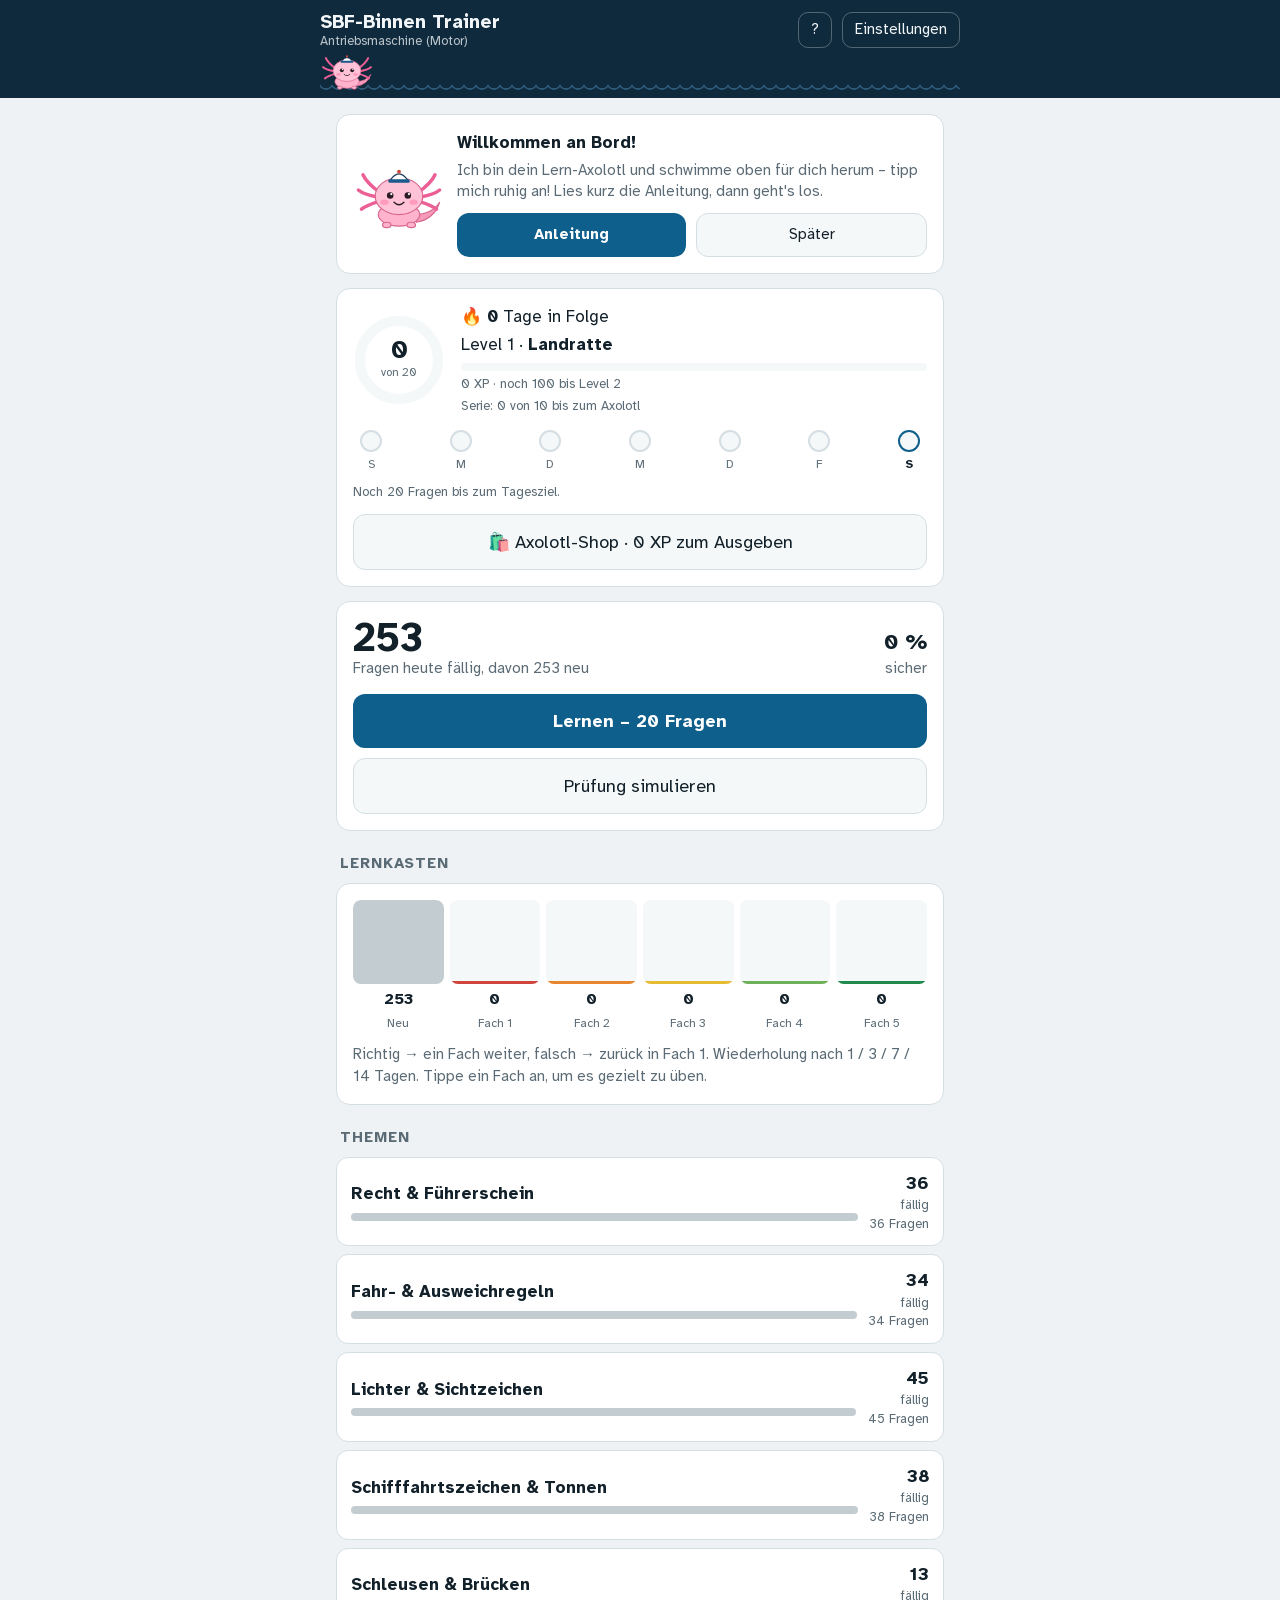
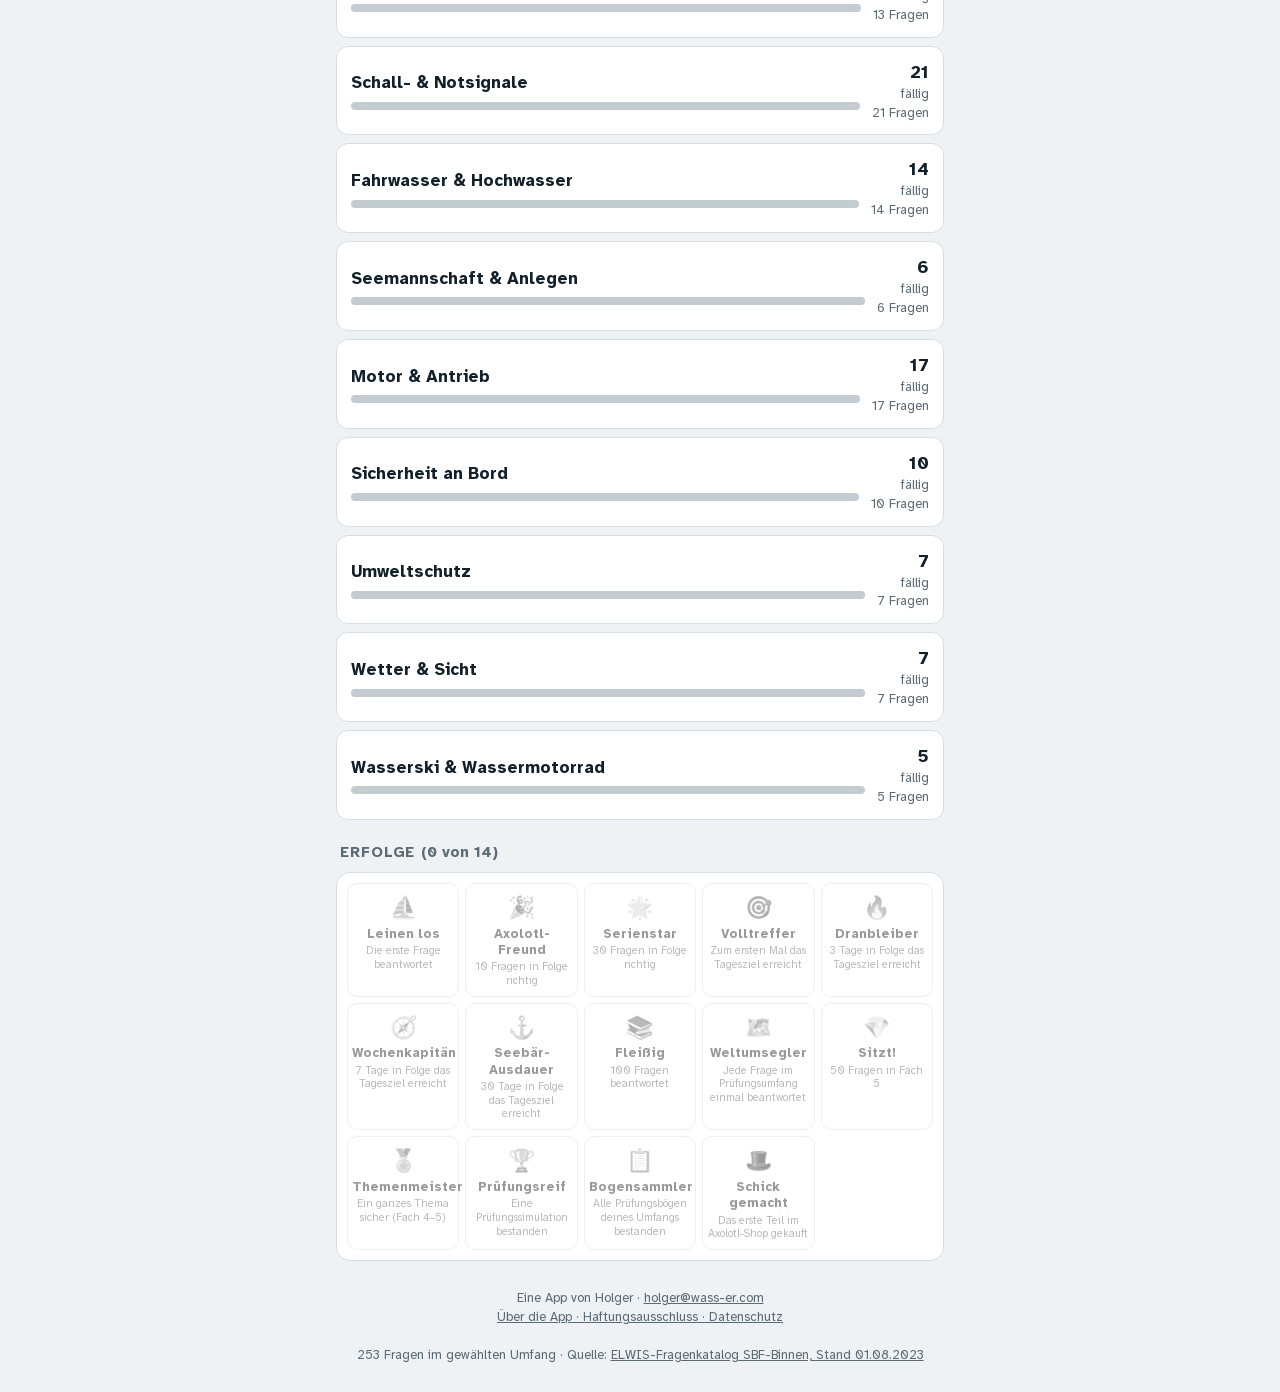
==== commit 3028d823: "Add files via upload" ====
--- a/index.html
+++ b/index.html
@@ -273,7 +273,8 @@
 .bel-titel { font-size: 22px; font-weight: 700; margin-top: 6px; }
 .bel-xp { display: inline-block; margin: 8px 0 14px; padding: 4px 14px; border-radius: 99px; background: var(--ok-bg); color: var(--ok); font-weight: 700; font-size: 18px; }
 .axolotl { animation: huepfen 1s ease-in-out infinite; overflow: visible; }
-.axolotl .kieme path { stroke: #ec5f95; stroke-width: 9; stroke-linecap: round; fill: none; }
+.axolotl .kieme path { stroke-width: 9; stroke-linecap: round; fill: none; }
+.axolotl.leuchtet { filter: drop-shadow(0 0 5px #7dff6a) drop-shadow(0 0 10px rgba(125,255,106,.6)); }
 .axolotl .kieme { transform-box: fill-box; transform-origin: 100% 55%; animation: wedeln 1.1s ease-in-out infinite; }
 .axolotl .augen { transform-box: fill-box; transform-origin: center; animation: blinzeln 3.6s infinite; }
 .blasen { position: absolute; inset: 0; pointer-events: none; }
@@ -301,7 +302,7 @@
   animation: schwimmen 30s ease-in-out infinite; z-index: 1; }
 .maskottchen .richtung { display: block; animation: wenden 30s step-end infinite; }
 .maskottchen .wipp { display: block; animation: wippen 1.8s ease-in-out infinite; }
-.maskottchen .axolotl { width: 54px; height: 45px; animation: none; display: block; }
+.maskottchen .axolotl { width: 54px; height: auto; animation: none; display: block; }
 .maskottchen .wipp.froh { animation: freuen .55s ease-out 2; }
 .maskottchen .wipp.traurig { animation: schuetteln .45s ease-in-out 2; }
 @keyframes schwimmen { 0% { left: 0; } 46% { left: calc(100% - 54px); } 54% { left: calc(100% - 54px); } 100% { left: 0; } }
@@ -320,6 +321,30 @@
 .melden { display: inline-block; font-size: 14px; color: var(--muted); margin: 0 0 12px; }
 .ueber p { margin: 0 0 10px; }
 .ueber h3 { font-size: 16px; margin: 0 0 6px; }
+
+/* Shop */
+.shop-vorschau { display: flex; gap: 14px; align-items: center; }
+.shop-vorschau .axolotl { width: 130px; flex: none; }
+.guthaben { display: inline-block; margin-top: 8px; padding: 4px 12px; border-radius: 99px; background: var(--ok-bg); color: var(--ok); font-weight: 700; }
+.shop-raster { display: grid; grid-template-columns: repeat(auto-fill, minmax(104px, 1fr)); gap: 8px; }
+.shop-teil { background: var(--panel); border: 2px solid var(--line); border-radius: 12px; padding: 8px 4px; text-align: center; }
+.shop-teil .axolotl { width: 76px; animation: none; display: block; margin: 0 auto 4px; }
+.shop-teil b { display: block; font-size: 13px; line-height: 1.2; }
+.shop-teil span { display: block; font-size: 12px; color: var(--muted); margin-top: 2px; }
+.shop-teil.an { border-color: var(--ok); background: var(--ok-bg); }
+.shop-teil.an span { color: var(--ok); font-weight: 700; }
+.shop-teil.teuer { opacity: .55; }
+.shopknopf { margin-top: 12px; }
+
+/* Prüfungsbögen */
+.boegen { display: grid; grid-template-columns: repeat(auto-fill, minmax(92px, 1fr)); gap: 8px; }
+.bogen { background: var(--panel); border: 2px solid var(--line); border-radius: 12px; padding: 10px 4px; text-align: center; }
+.bogen b { display: block; font-size: 20px; }
+.bogen span { display: block; font-size: 12px; color: var(--muted); }
+.bogen.ok { border-color: var(--ok); background: var(--ok-bg); }
+.bogen.ok span { color: var(--ok); }
+.bogen.nein { border-color: var(--bad); }
+.bogen.nein span { color: var(--bad); }
 
 /* Anleitung */
 details.abschnitt { background: var(--panel); border: 1px solid var(--line); border-radius: 12px; margin-bottom: 8px; }
@@ -382,7 +407,8 @@
     zeigeErklaerung: true, zeigeStichworte: true, hilfeWann: "immer", karten: {},
     // Gamification
     xp: 0, serie: 0, besteSerie: 0, tage: {}, tagesziel: 20, ton: true, erinnerung: "19:00",
-    erfolge: {}, pruefungenBestanden: 0, willkommen: true, fehlerSerie: 0, stimme: "quieken", antwortTon: true };
+    erfolge: {}, pruefungenBestanden: 0, willkommen: true, fehlerSerie: 0, stimme: "quieken", antwortTon: true,
+    ausgegeben: 0, besitz: [], aussehen: { farbe: "rosa", kopf: "matrose", extra: "keins" }, boegen: {} };
 }
 let S = (() => {
   try {
@@ -515,7 +541,7 @@
   plaketteSetzen(faelligListe.length);
   let h = "";
   if (S.willkommen) {
-    h += `<div class="karte willkommen">${AXOLOTL_SVG}<div>
+    h += `<div class="karte willkommen">${axolotlSvg()}<div>
       <b>Willkommen an Bord!</b>
       <p class="leise" style="margin:4px 0 10px">Ich bin dein Lern-Axolotl und schwimme oben für dich herum – tipp mich ruhig an!
         Lies kurz die Anleitung, dann geht's los.</p>
@@ -534,7 +560,7 @@
       ? `<button class="knopf" onclick="lernen(null)">Lernen – ${Math.min(faelligListe.length, rundeGroesse())} Fragen</button>`
       : `<p class="leise" style="margin:0 0 10px">Für heute ist alles erledigt. Morgen sind wieder Fragen fällig.</p>
          <button class="knopf" onclick="ueben(null)">Trotzdem weiterüben</button>`}
-    <button class="knopf zweit" onclick="pruefungStart()">Prüfung simulieren</button>
+    <button class="knopf zweit" onclick="pruefungAuswahl()">Prüfung simulieren</button>
   </div>`;
 
   h += `<h2>Lernkasten</h2><div class="karte"><div class="kasten">
@@ -707,14 +733,83 @@
 }
 
 // ---------- Prüfungssimulation ----------
-function pruefungStart() {
+// Feste, nummerierte Übungsbögen je Prüfungsumfang. Sie entstehen mit einem festen
+// Zufallsstartwert, sind also auf allen Geräten gleich, und decken zusammen jede Frage
+// des Umfangs mindestens einmal ab. (Die amtlichen Bögen sind nicht frei veröffentlicht.)
+function zufallsgenerator(text) {
+  let h = 2166136261;
+  for (const z of text) h = Math.imul(h ^ z.charCodeAt(0), 16777619);
+  return () => { // mulberry32
+    h = (h + 0x6D2B79F5) | 0;
+    let t = Math.imul(h ^ (h >>> 15), 1 | h);
+    t = (t + Math.imul(t ^ (t >>> 7), 61 | t)) ^ t;
+    return ((t ^ (t >>> 14)) >>> 0) / 4294967296;
+  };
+}
+const bogenCache = {};
+function pruefungsboegen(umfangId) {
+  if (bogenCache[umfangId]) return bogenCache[umfangId];
+  const u = UMFAENGE[umfangId];
+  const teile = Object.entries(u.pruefung);
+  const pools = teile.map(([teil]) => D.fragen.filter((f) => f.teil === teil).map((f) => f.nr));
+  const anzahl = Math.max(...teile.map(([, [n]], i) => Math.ceil(pools[i].length / n)));
+  const boegen = Array.from({ length: anzahl }, () => []);
+  teile.forEach(([teil, [n]], i) => {
+    const zufall = zufallsgenerator(`${umfangId}/${teil}`);
+    const misch = (a) => { a = a.slice(); for (let j = a.length - 1; j > 0; j--) { const k = Math.floor(zufall() * (j + 1)); [a[j], a[k]] = [a[k], a[j]]; } return a; };
+    let vorrat = [];
+    boegen.forEach((bogen) => {
+      const hier = [];
+      while (hier.length < n) {
+        if (!vorrat.length) vorrat = misch(pools[i]);
+        const idx = vorrat.findIndex((nr) => !hier.includes(nr));
+        if (idx < 0) { vorrat = vorrat.concat(misch(pools[i])); continue; }
+        hier.push(vorrat.splice(idx, 1)[0]);
+      }
+      bogen.push(...hier.sort((a, b) => a - b));
+    });
+  });
+  return (bogenCache[umfangId] = boegen);
+}
+
+function pruefungAuswahl() {
+  tasten = null;
+  ansichtWechsel();
   const u = umfang();
-  const liste = [];
-  for (const [teil, [anzahl]] of Object.entries(u.pruefung)) {
-    liste.push(...mischen(D.fragen.filter((f) => f.teil === teil)).slice(0, anzahl).sort((a, b) => a.nr - b.nr));
+  const boegen = pruefungsboegen(S.umfang);
+  const erg = S.boegen[S.umfang] || {};
+  const bestanden = boegen.filter((_, i) => erg[i + 1]?.bestanden).length;
+  const teile = Object.entries(u.pruefung).map(([t, [n, min]]) => `${n} ${TEILNAME[t]}${min !== undefined ? ` (min. ${min} richtig)` : ""}`).join(", ");
+  kopf("Prüfung simulieren", u.name, zurueckKnopf());
+  $("#app").innerHTML = `<div class="karte">
+      <p style="margin:0 0 6px"><b>Jeder Bogen:</b> ${esc(teile)}${u.gesamt !== undefined ? `, mindestens ${u.gesamt} richtig insgesamt` : ""}.</p>
+      <p class="leise klein" style="margin:0 0 12px">${boegen.length} feste Übungsbögen decken zusammen alle Fragen ab.
+        Es sind <b>nicht</b> die amtlichen Prüfungsbögen; die sind nicht öffentlich.</p>
+      <button class="knopf" onclick="pruefungStart(0)">Zufälliger Bogen</button>
+    </div>
+    <h2>Übungsbögen <span style="text-transform:none;letter-spacing:0">(${bestanden} von ${boegen.length} bestanden)</span></h2>
+    <div class="boegen">${boegen.map((b, i) => {
+      const e = erg[i + 1];
+      const klasse = e ? (e.bestanden ? " ok" : " nein") : "";
+      const text = e ? `${e.bestanden ? "✓" : "✗"} ${e.beste}/${b.length}` : "noch offen";
+      return `<button class="bogen${klasse}" onclick="pruefungStart(${i + 1})"><span>Bogen</span><b>${i + 1}</b><span>${text}</span></button>`;
+    }).join("")}</div>`;
+  window.scrollTo(0, 0);
+}
+
+// bogen = 0: zufällig zusammengestellt, sonst Nummer des Übungsbogens
+function pruefungStart(bogen = 0) {
+  const u = umfang();
+  let liste = [];
+  if (bogen) {
+    liste = pruefungsboegen(S.umfang)[bogen - 1].map((nr) => NACH_NR.get(nr));
+  } else {
+    for (const [teil, [anzahl]] of Object.entries(u.pruefung)) {
+      liste.push(...mischen(D.fragen.filter((f) => f.teil === teil)).slice(0, anzahl).sort((a, b) => a.nr - b.nr));
+    }
   }
-  sitzung = { modus: "pruefung", titel: "Prüfung: " + u.name, liste, pos: 0, wahl: {},
-    reihen: liste.map(() => mischen([0, 1, 2, 3])) };
+  sitzung = { modus: "pruefung", titel: bogen ? `Prüfungsbogen ${bogen}` : "Zufälliger Prüfungsbogen", bogen,
+    liste, pos: 0, wahl: {}, reihen: liste.map(() => mischen([0, 1, 2, 3])) };
   ansichtWechsel();
   pruefungFrage();
 }
@@ -783,18 +878,24 @@
     zeilen += `<div class="teilerg"><span>Gesamt</span><b style="color:var(--${ok ? "ok" : "bad"})">${gesamt} / ${s.liste.length} <span class="leise">(min. ${u.gesamt})</span></b></div>`;
   }
   s.falschListe = falsch.map((x) => x.f);
+  if (s.bogen) {
+    const erg = (S.boegen[S.umfang] = S.boegen[S.umfang] || {});
+    const alt = erg[s.bogen] || { beste: 0, bestanden: false, versuche: 0 };
+    erg[s.bogen] = { beste: Math.max(alt.beste, gesamt), bestanden: alt.bestanden || bestanden, versuche: alt.versuche + 1 };
+  }
   audioBereit();
   spielPruefung(Object.keys(s.wahl).length, gesamt, bestanden);
   setTimeout(belohnungenZeigen, 700);
   tasten = null;
-  kopf("Prüfungsergebnis", u.name, zurueckKnopf());
+  kopf("Prüfungsergebnis", s.bogen ? `Prüfungsbogen ${s.bogen} · ${u.name}` : u.name, zurueckKnopf());
   $("#app").innerHTML = `<div class="karte">
     <p class="status ${bestanden ? "ok" : "bad"}">${bestanden ? "Bestanden" : "Nicht bestanden"}</p>
     <p class="leise" style="margin:0 0 8px">${gesamt} von ${s.liste.length} richtig</p>
     ${zeilen}
   </div>
   ${falsch.length ? `<button class="knopf" onclick="fehlerLernen()">Die ${falsch.length} falschen Fragen jetzt lernen</button>` : ""}
-  <button class="knopf zweit" onclick="pruefungStart()">Neuer Prüfungsbogen</button>
+  ${s.bogen ? `<button class="knopf zweit" onclick="pruefungStart(${s.bogen})">Bogen ${s.bogen} wiederholen</button>` : ""}
+  <button class="knopf zweit" onclick="pruefungAuswahl()">Anderen Prüfungsbogen wählen</button>
   ${falsch.length ? `<h2>Falsch beantwortet</h2><div class="karte">${falsch.map(({ f, wahl }) => `<div class="fehler">
     <p><b>${f.nr}. ${fragetextHtml(f)}</b></p>
     ${wahl !== undefined ? `<p style="color:var(--bad)">✗ ${esc(f.antworten[wahl])}</p>` : `<p class="leise">nicht beantwortet</p>`}
@@ -813,7 +914,7 @@
   ansichtWechsel();
   if (S.willkommen) { S.willkommen = false; sichern(); }
   kopf("Anleitung", "So funktioniert der Trainer", zurueckKnopf("Fertig"));
-  $("#app").innerHTML = `<div class="karte willkommen">${AXOLOTL_SVG}
+  $("#app").innerHTML = `<div class="karte willkommen">${axolotlSvg()}
       <p style="margin:0">Ahoi! Hier erfährst du alles über den Trainer. Tippe einen Abschnitt an, um ihn aufzuklappen.</p></div>
     ${window.SBF_ANLEITUNG.map((a, i) => `<details class="abschnitt"${i < 2 ? " open" : ""}>
       <summary>${esc(a.titel)}</summary><div>${a.html}</div></details>`).join("")}
@@ -826,7 +927,7 @@
   tasten = null;
   ansichtWechsel();
   kopf("Über die App", `Version ${APP.version}`, zurueckKnopf("Fertig"));
-  $("#app").innerHTML = `<div class="karte willkommen">${AXOLOTL_SVG}<div>
+  $("#app").innerHTML = `<div class="karte willkommen">${axolotlSvg()}<div>
       <b>SBF-Binnen Trainer</b><br>Eine App von ${APP.autor}<br>
       <a href="mailto:${APP.email}">${APP.email}</a></div></div>
     <div class="karte ueber">
@@ -983,7 +1084,8 @@
   if (!confirm("Wirklich den gesamten Lernstand löschen? Alle Fragen landen wieder bei „Neu“, Punkte, Serien und Erfolge werden gelöscht.")) return;
   const neu = standard();
   Object.assign(S, { karten: {}, xp: 0, serie: 0, besteSerie: 0, tage: {}, erfolge: {}, pruefungenBestanden: 0,
-    fehlerSerie: 0, willkommen: neu.willkommen });
+    fehlerSerie: 0, willkommen: neu.willkommen, ausgegeben: 0, besitz: [], aussehen: neu.aussehen, boegen: {} });
+  maskottchenAktualisieren();
   sichern();
   start();
 }
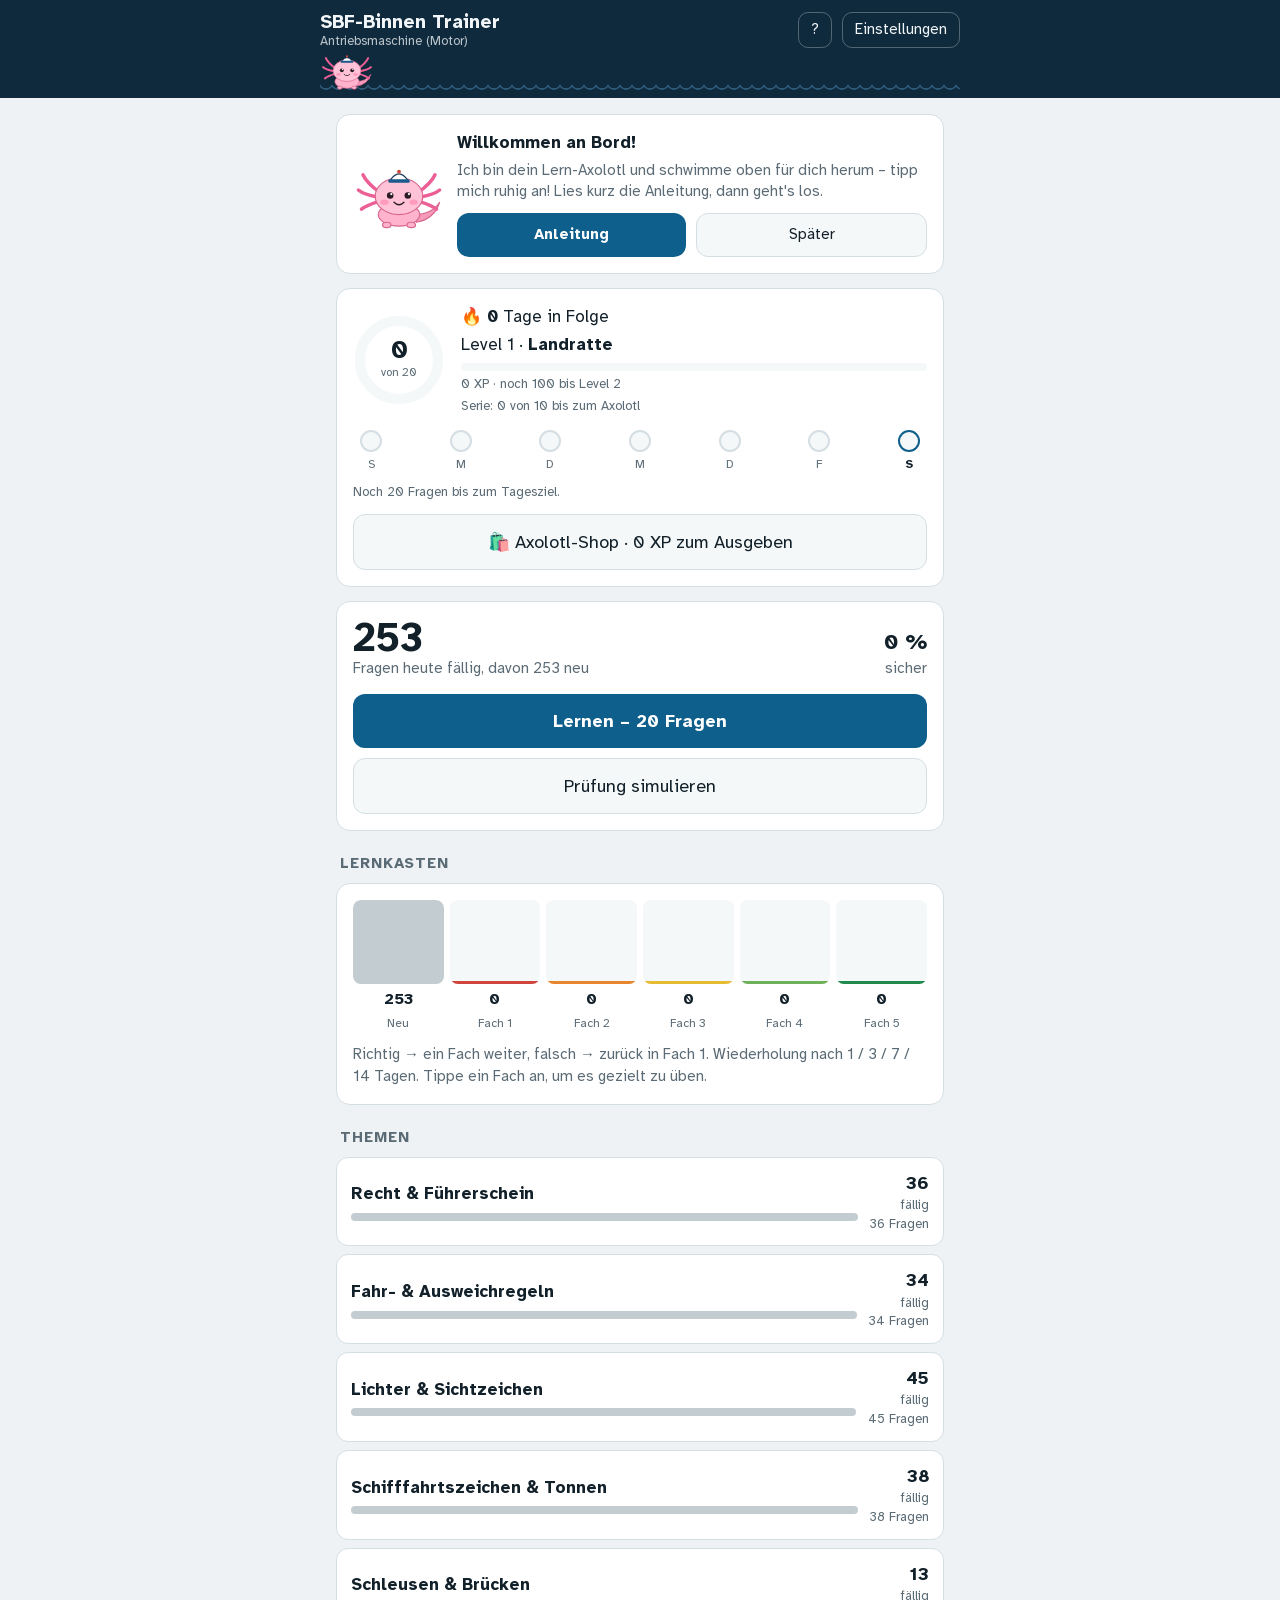
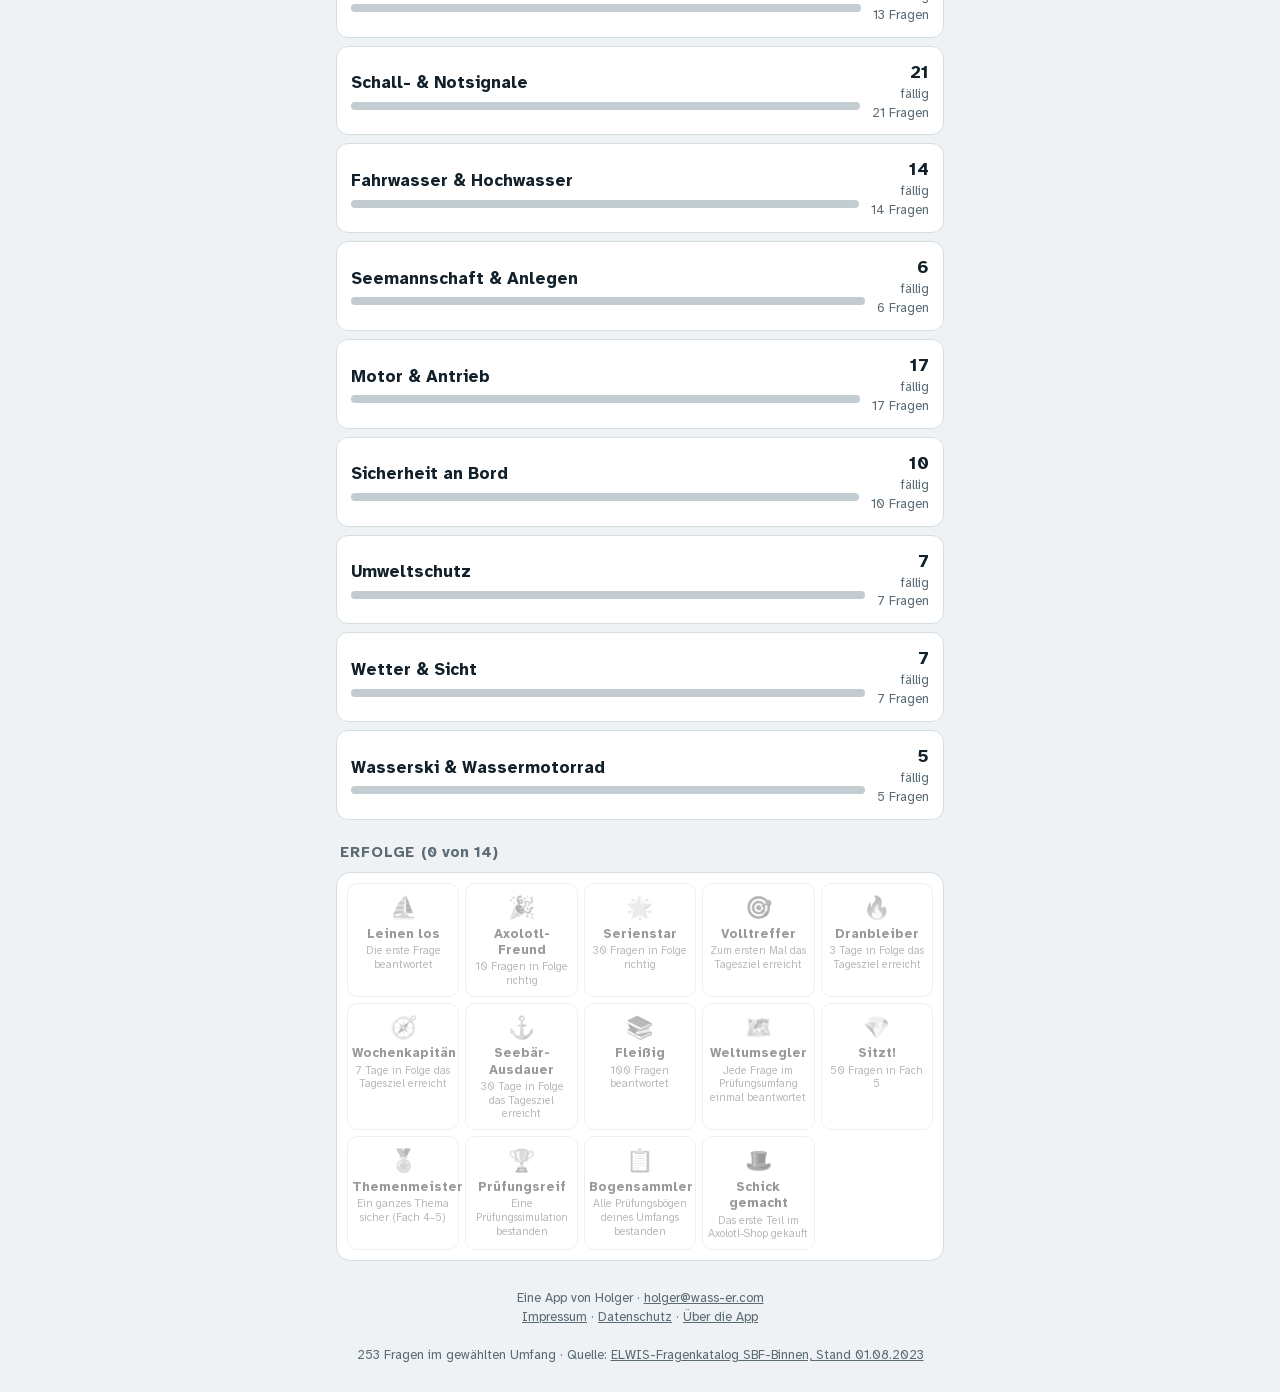
==== commit ce060ffd: "Add files via upload" ====
--- a/index.html
+++ b/index.html
@@ -476,14 +476,16 @@
 // ---------- Hilfen ----------
 const $ = (s) => document.querySelector(s);
 const esc = (s) => String(s).replace(/[&<>"]/g, (c) => ({ "&": "&amp;", "<": "&lt;", ">": "&gt;", '"': "&quot;" }[c]));
+// Lädt ein Bild nicht (z. B. Speicherproblem auf dem Handy), einmal direkt vom Server holen
+const BILD_NOTFALL = `onerror="if (!this.dataset.nochmal) { this.dataset.nochmal = 1; this.src = this.getAttribute('src') + '?direkt=1'; }"`;
 function fragetextHtml(f) {
   return esc(f.frage).replace(/\n/g, "<br>")
-    .replace(/\{(\d+)\}/g, (_, i) => `<img class="inl" src="${f.inline[i]}" alt="Symbol">`);
+    .replace(/\{(\d+)\}/g, (_, i) => `<img class="inl" src="${f.inline[i]}" alt="Symbol" ${BILD_NOTFALL}>`);
 }
 function abbildungHtml(f) {
   if (!f.bilder.length) return "";
   // Die ELWIS-Grafiken sind sehr klein: auf das Doppelte vergrößern, aber nicht breiter als die Spalte
-  return `<div class="abbildung">${f.bilder.map((b) => `<img src="${b}" alt="Abbildung zur Frage"
+  return `<div class="abbildung">${f.bilder.map((b) => `<img src="${b}" alt="Abbildung zur Frage" ${BILD_NOTFALL}
     onload="this.style.width = Math.min(this.naturalWidth * 2, this.parentNode.clientWidth - 28) + 'px'">`).join("")}</div>`;
 }
 function meldenLink(f) {
@@ -582,7 +584,8 @@
   }
   h += erfolgeHtml();
   h += `<footer>Eine App von ${APP.autor} · <a href="mailto:${APP.email}">${APP.email}</a><br>
-    <a href="#" onclick="ueber(); return false">Über die App · Haftungsausschluss · Datenschutz</a><br><br>
+    <a href="impressum.html">Impressum</a> · <a href="datenschutz.html">Datenschutz</a> ·
+    <a href="#" onclick="ueber(); return false">Über die App</a><br><br>
     ${fragen.length} Fragen im gewählten Umfang · Quelle:
     <a href="https://www.elwis.de/DE/Sportschifffahrt/Sportbootfuehrerscheine/Fragenkatalog-Binnen/Fragenkatalog-Binnen-node.html" target="_blank" rel="noopener">${esc(D.stand)}</a></footer>`;
   $("#app").innerHTML = h;
@@ -947,8 +950,9 @@
     </div>
     <div class="karte ueber">
       <h3>Datenschutz</h3>
-      <p>Die App speichert deinen Lernstand ausschließlich auf deinem Gerät. Es gibt keine Anmeldung, kein Tracking
-        und keine Weitergabe von Daten. Schrift, Bilder und Töne werden vom selben Server geladen wie die App selbst.</p>
+      <p>Die App speichert deinen Lernstand ausschließlich auf deinem Gerät. Es gibt keine Anmeldung, kein Tracking,
+        keine Cookies und keine Weitergabe von Daten. Schrift, Bilder und Töne werden vom selben Server geladen wie die App selbst.</p>
+      <p><a href="datenschutz.html">Vollständige Datenschutzerklärung</a> · <a href="impressum.html">Impressum</a></p>
     </div>
     <div class="karte ueber">
       <h3>Quellen und Lizenzen</h3>
@@ -1043,7 +1047,8 @@
     <input type="file" id="datei" accept="application/json,.json" hidden onchange="importieren(this.files[0])">
     <button class="knopf zweit" style="color:var(--bad)" onclick="zuruecksetzen()">Lernstand und Punkte zurücksetzen</button>
   </div>
-  <button class="knopf zweit" onclick="ueber()">Über die App · Haftungsausschluss</button>`;
+  <button class="knopf zweit" onclick="ueber()">Über die App · Haftungsausschluss</button>
+  <p style="text-align:center"><a href="impressum.html">Impressum</a> · <a href="datenschutz.html">Datenschutz</a></p>`;
   window.scrollTo(0, 0);
 }
 function probehoeren(richtig) {
